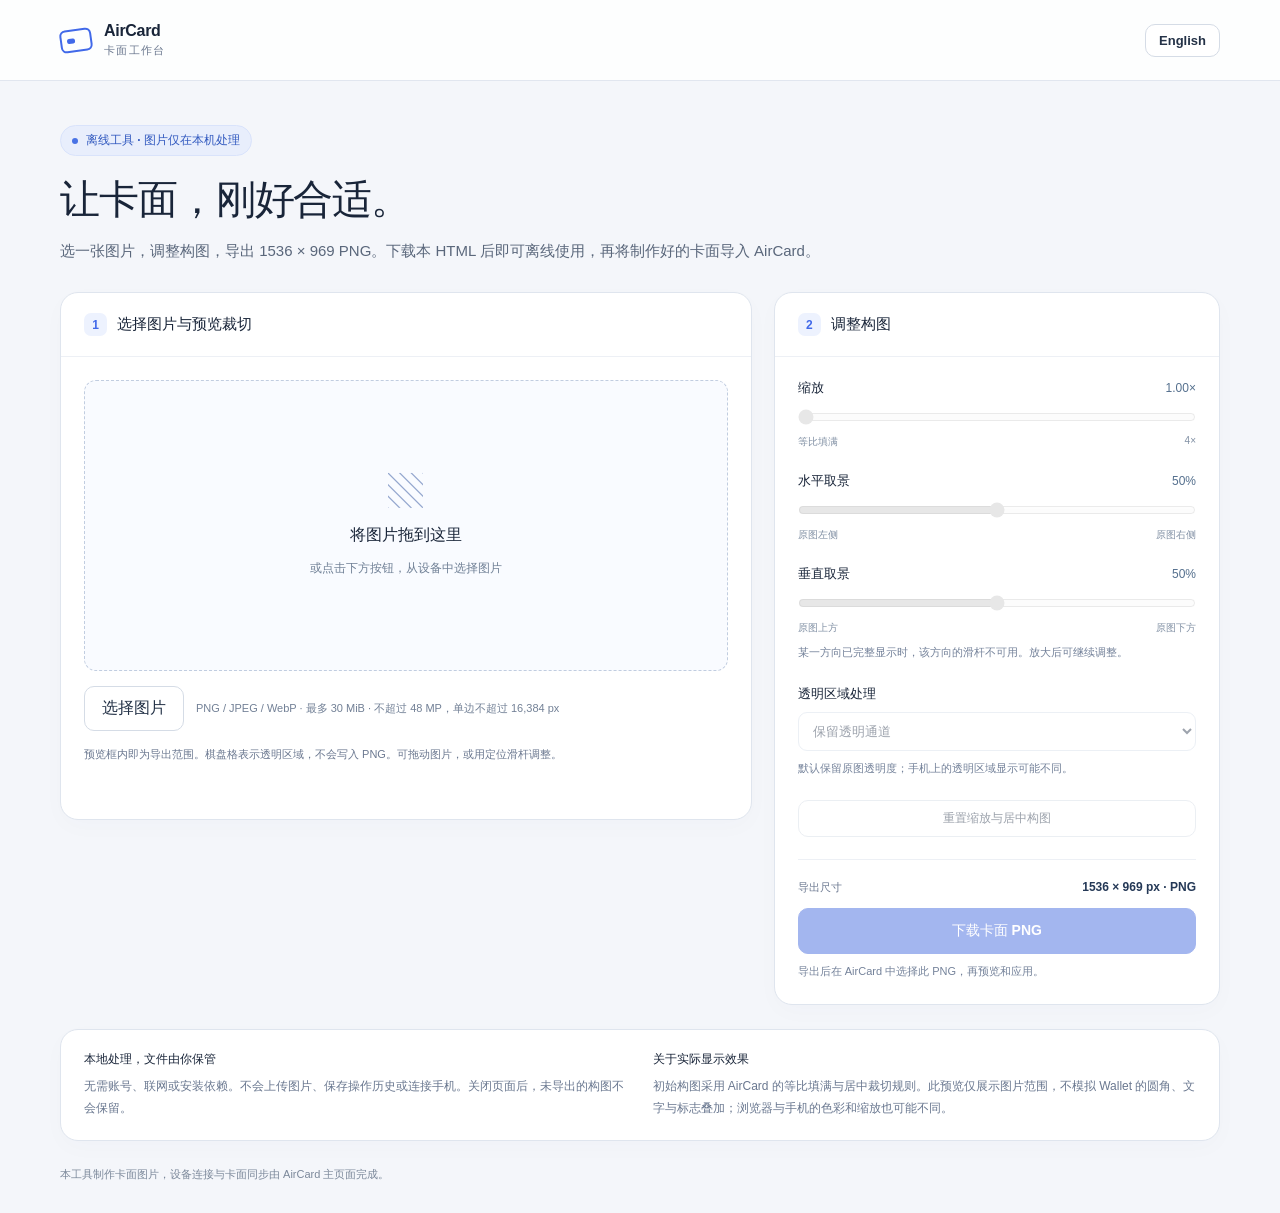
==== web/artwork.html @ b2191ecf "feat(web): integrate the card artwork editor Embed the artwork editor with direct single-card and mu" ====
<!doctype html>
<html lang="zh-CN">
<head>
  <meta charset="utf-8">
  <meta name="viewport" content="width=device-width, initial-scale=1">
  <meta http-equiv="Content-Security-Policy" content="default-src 'none'; script-src 'unsafe-inline'; style-src 'unsafe-inline'; img-src blob: data:; connect-src 'none'; object-src 'none'; base-uri 'none'; form-action 'none'">
  <title>AirCard · 卡面编辑器</title>
  <style>
    :root { color-scheme: light; font-family: -apple-system, BlinkMacSystemFont, "Segoe UI", sans-serif; color: #192539; background: #f4f6fa; font-synthesis: none; }
    * { box-sizing: border-box; }
    body { margin: 0; }
    button, input, select { font: inherit; }
    button, select { cursor: pointer; }
    button:disabled, input:disabled, select:disabled { cursor: not-allowed; opacity: .45; }
    button { border: 1px solid #d5dce6; border-radius: 10px; background: white; color: #243247; padding: 11px 17px; font-weight: 600; }
    button:hover:enabled { border-color: #406cf2; background: #f4f7ff; }
    button:focus-visible, input:focus-visible, select:focus-visible, canvas:focus-visible, a:focus-visible { outline: 3px solid #6689fb; outline-offset: 4px; }
    a { color: #244fd1; text-underline-offset: 3px; }
    .shell { width: min(1160px, calc(100% - 48px)); margin: auto; }
    header { border-bottom: 1px solid #e1e6ef; background: rgba(255,255,255,.85); }
    .header-row { min-height: 80px; display: flex; align-items: center; justify-content: space-between; gap: 20px; }
    .brand { display: flex; align-items: center; gap: 12px; font-weight: 700; letter-spacing: -.3px; }
    .brand-icon { width: 32px; height: 23px; border: 2px solid #4169e9; border-radius: 6px; position: relative; transform: rotate(-8deg); }
    .brand-icon::after { content: ""; position: absolute; top: 7px; left: 5px; width: 8px; height: 5px; border-radius: 2px; background: #4169e9; }
    .brand small { display: block; font-size: 11px; letter-spacing: 1.3px; color: #6a778e; font-weight: 600; margin-top: 3px; }
    #language-toggle { padding: 8px 13px; font-size: 13px; }
    main { padding: 44px 0 28px; }
    .eyebrow { display: inline-flex; align-items: center; gap: 8px; color: #3159bf; background: #e8eefc; border: 1px solid #d9e3fb; border-radius: 30px; padding: 6px 11px; font-size: 12px; font-weight: 600; }
    .eyebrow::before { content: ""; width: 6px; height: 6px; background: #4872e5; border-radius: 50%; }
    h1 { font-size: clamp(28px, 4vw, 40px); line-height: 1.3; letter-spacing: -1.1px; margin: 17px 0 12px; }
    .intro { color: #5a677b; font-size: 15px; line-height: 1.8; margin: 0 0 28px; max-width: 850px; }
    .workspace { display: grid; grid-template-columns: minmax(0, 1.55fr) minmax(295px, 1fr); gap: 22px; align-items: start; }
    .panel { background: white; border: 1px solid #dfe5ee; border-radius: 18px; box-shadow: 0 7px 24px #24375405; overflow: hidden; }
    .panel-heading { display: flex; align-items: center; gap: 10px; padding: 20px 23px; border-bottom: 1px solid #edf0f5; }
    .step { display: grid; place-items: center; width: 23px; height: 23px; background: #edf2fe; color: #4169e9; font-size: 12px; font-weight: 700; border-radius: 7px; flex-shrink: 0; }
    h2 { font-size: 15px; margin: 0; font-weight: 650; }
    .preview-body { padding: 23px; }
    #drop-zone { border: 1px dashed #c1cde0; border-radius: 12px; padding: 12px; background: #f9fbff; transition: border-color .15s, background .15s; }
    #drop-zone.drag-over { border-color: #4169e9; background: #eaf0ff; box-shadow: 0 0 0 3px #dfe8ff; }
    #empty-state { min-height: 265px; display: grid; place-content: center; text-align: center; padding: 25px 10px; }
    .empty-icon { font-size: 35px; line-height: 1; color: #93a6ce; margin: 0 0 17px; }
    #empty-state strong { font-size: 16px; font-weight: 600; }
    #empty-state p { font-size: 12px; line-height: 1.7; color: #708096; margin-bottom: 0; }
    #canvas-wrap { line-height: 0; overflow: hidden; background-color: #fff; background-image: linear-gradient(45deg,#e4e7eb 25%,transparent 25%),linear-gradient(-45deg,#e4e7eb 25%,transparent 25%),linear-gradient(45deg,transparent 75%,#e4e7eb 75%),linear-gradient(-45deg,transparent 75%,#e4e7eb 75%); background-size: 16px 16px; background-position: 0 0,0 8px,8px -8px,-8px 0; }
    canvas { display: block; width: 100%; height: auto; aspect-ratio: 1536 / 969; touch-action: none; cursor: grab; }
    canvas.dragging { cursor: grabbing; }
    .upload-row { display: flex; flex-wrap: wrap; align-items: center; gap: 12px; margin-top: 15px; }
    .upload-hint { font-size: 11px; color: #728096; line-height: 1.6; flex: 1; min-width: 140px; }
    .file-info { margin-top: 19px; padding-top: 17px; border-top: 1px solid #edf0f5; }
    #source-name { font-size: 13px; font-weight: 600; overflow-wrap: anywhere; line-height: 1.6; margin: 0 0 5px; }
    #source-info, #crop-info { font-size: 12px; color: #69778d; line-height: 1.8; margin: 0; }
    .preview-note { color: #6b7890; font-size: 11px; line-height: 1.75; margin: 14px 0 0; }
    .controls { padding: 22px 23px 23px; }
    .control { margin-bottom: 23px; }
    .label-row { display: flex; align-items: center; justify-content: space-between; gap: 12px; margin-bottom: 9px; font-size: 13px; font-weight: 550; }
    output { font-variant-numeric: tabular-nums; color: #55708e; font-weight: 400; font-size: 12px; white-space: nowrap; }
    input[type="range"] { width: 100%; accent-color: #4169e9; height: 22px; margin: 0; }
    .range-ends { display: flex; justify-content: space-between; color: #8190a4; font-size: 10px; margin-top: 3px; }
    select { width: 100%; border: 1px solid #d6dfeb; border-radius: 9px; padding: 10px; background: white; color: #28354b; font-size: 13px; }
    .small-note { font-size: 11px; line-height: 1.7; color: #74829a; margin: 8px 0 0; }
    #reset-button { width: 100%; font-size: 12px; padding: 9px 12px; }
    .export { border-top: 1px solid #edf0f5; padding-top: 20px; margin-top: 22px; }
    .export-meta { display: flex; justify-content: space-between; gap: 10px; font-size: 11px; color: #6b7890; margin-bottom: 13px; }
    .export-meta strong { color: #253957; font-size: 12px; font-variant-numeric: tabular-nums; }
    #export-button { width: 100%; background: #365edc; color: white; border-color: #365edc; padding: 13px; font-size: 14px; }
    #export-button:hover:enabled { background: #284fc7; border-color: #284fc7; }
    #apply-button { width: 100%; margin-bottom: 10px; background: #365edc; color: white; border-color: #365edc; }
    .embedded .brand, .embedded main > .eyebrow, .embedded main > h1, .embedded main > .intro, .embedded .details, .embedded footer, .embedded [data-i18n="downloadNote"] { display: none; }
    .embedded .header-row { min-height: 46px; justify-content: flex-end; }
    .embedded main { padding-top: 18px; }
    .embedded #export-button { background: white; color: #365edc; }
    .notice { font-size: 12px; line-height: 1.7; padding: 10px 12px; border-radius: 8px; margin: 14px 0 0; }
    #resolution-warning { color: #805b0e; background: #fff7e4; border: 1px solid #f5e5be; }
    #error { color: #9c3037; background: #fff0f1; border: 1px solid #f2d1d4; }
    #status { color: #52715b; min-height: 20px; margin: 12px 0 0; font-size: 12px; line-height: 1.7; }
    .details { display: grid; grid-template-columns: 1fr 1fr; gap: 25px; margin-top: 24px; padding: 21px 23px; }
    h3 { font-size: 12px; margin: 0 0 7px; }
    .details p { font-size: 12px; color: #6a7890; line-height: 1.85; margin: 0; }
    footer { color: #7b889a; font-size: 11px; line-height: 1.8; margin-top: 24px; }
    [hidden] { display: none !important; }
    @media (max-width: 820px) { .workspace { grid-template-columns: 1fr; } .shell { width: min(640px, calc(100% - 28px)); } main { padding-top: 28px; } .details { grid-template-columns: 1fr; gap: 17px; } .header-row { min-height: 68px; } .preview-body, .controls { padding: 19px; } .panel-heading { padding: 17px 19px; } }
    @media (prefers-reduced-motion: reduce) { * { transition: none !important; } }
  </style>
</head>
<body>
  <header><div class="shell header-row">
    <div class="brand"><span class="brand-icon" aria-hidden="true"></span><div>AirCard<small data-i18n="brandSub">卡面工作台</small></div></div>
    <button id="language-toggle" type="button" lang="en" aria-label="Switch to English">English</button>
  </div></header>
  <main class="shell">
    <span class="eyebrow" data-i18n="badge">离线工具 · 图片仅在本机处理</span>
    <h1 data-i18n="title">让卡面，刚好合适。</h1>
    <p class="intro" data-i18n="intro">选一张图片，调整构图，导出 1536 × 969 PNG。下载本 HTML 后即可离线使用，再将制作好的卡面导入 AirCard。</p>
    <div class="workspace">
      <section class="panel" aria-labelledby="preview-heading">
        <div class="panel-heading"><span class="step">1</span><h2 id="preview-heading" data-i18n="previewHeading">选择图片与预览裁切</h2></div>
        <div class="preview-body">
          <div id="drop-zone">
            <div id="empty-state"><div class="empty-icon" aria-hidden="true">▧</div><strong data-i18n="emptyTitle">将图片拖到这里</strong><p data-i18n="emptyText">或点击下方按钮，从设备中选择图片</p></div>
            <div id="canvas-wrap" hidden><canvas id="preview" width="1536" height="969" tabindex="0" role="img" aria-label="卡面裁切预览；可拖动图片，或使用下方定位滑杆"></canvas></div>
          </div>
          <div class="upload-row">
            <button id="choose-button" type="button" data-i18n="choose">选择图片</button>
            <input id="file-input" type="file" accept="image/png,image/jpeg,image/webp" aria-label="选择 PNG、JPEG 或 WebP 图片" hidden>
            <span class="upload-hint" data-i18n="fileLimits">PNG / JPEG / WebP · 最多 30 MiB<br>不超过 48 MP，单边不超过 16,384 px</span>
          </div>
          <div id="file-info" class="file-info" hidden><p id="source-name"></p><p id="source-info"></p><p id="crop-info"></p></div>
          <p class="preview-note" data-i18n="previewNote">预览框内即为导出范围。棋盘格表示透明区域，不会写入 PNG。可拖动图片，或用定位滑杆调整。</p>
          <p id="resolution-warning" class="notice" role="status" hidden></p>
          <p id="error" class="notice" role="alert" hidden></p>
          <p id="status" role="status" aria-live="polite"></p>
        </div>
      </section>
      <section class="panel" aria-labelledby="controls-heading">
        <div class="panel-heading"><span class="step">2</span><h2 id="controls-heading" data-i18n="controlsHeading">调整构图</h2></div>
        <div class="controls">
          <div class="control"><div class="label-row"><label for="zoom" data-i18n="zoom">缩放</label><output id="zoom-value" for="zoom">1.00×</output></div><input id="zoom" type="range" min="1" max="4" step="0.01" value="1" disabled><div class="range-ends"><span data-i18n="fill">等比填满</span><span>4×</span></div></div>
          <div class="control"><div class="label-row"><label for="position-x" data-i18n="positionX">水平取景</label><output id="position-x-value" for="position-x">50%</output></div><input id="position-x" type="range" min="0" max="100" step="0.1" value="50" disabled><div class="range-ends"><span data-i18n="left">原图左侧</span><span data-i18n="right">原图右侧</span></div></div>
          <div class="control"><div class="label-row"><label for="position-y" data-i18n="positionY">垂直取景</label><output id="position-y-value" for="position-y">50%</output></div><input id="position-y" type="range" min="0" max="100" step="0.1" value="50" disabled><div class="range-ends"><span data-i18n="top">原图上方</span><span data-i18n="bottom">原图下方</span></div><p class="small-note" data-i18n="positionNote">某一方向已完整显示时，该方向的滑杆不可用。放大后可继续调整。</p></div>
          <div class="control"><div class="label-row"><label for="background" data-i18n="background">透明区域处理</label></div><select id="background" disabled><option value="transparent" data-i18n="transparent">保留透明通道</option><option value="white" data-i18n="white">填充白色背景</option><option value="black" data-i18n="black">填充黑色背景</option></select><p class="small-note" data-i18n="alphaNote">默认保留原图透明度；手机上的透明区域显示可能不同。</p></div>
          <button id="reset-button" type="button" disabled data-i18n="reset">重置缩放与居中构图</button>
          <div class="export"><div class="export-meta"><span data-i18n="exportSize">导出尺寸</span><strong>1536 × 969 px · PNG</strong></div><button id="apply-button" type="button" disabled hidden>应用到卡片</button><button id="export-button" type="button" disabled data-i18n="download">下载卡面 PNG</button><p id="apply-note" class="small-note" hidden></p><p class="small-note" data-i18n="downloadNote">导出后在 AirCard 中选择此 PNG，再预览和应用。</p></div>
        </div>
      </section>
    </div>
    <section class="panel details" aria-label="说明 / Notes">
      <div><h3 data-i18n="privacyTitle">本地处理，文件由你保管</h3><p data-i18n="privacyText">无需账号、联网或安装依赖。不会上传图片、保存操作历史或连接手机。关闭页面后，未导出的构图不会保留。</p></div>
      <div><h3 data-i18n="displayTitle">关于实际显示效果</h3><p data-i18n="displayText">初始构图采用 AirCard 的等比填满与居中裁切规则。此预览仅展示图片范围，不模拟 Wallet 的圆角、文字与标志叠加；浏览器与手机的色彩和缩放也可能不同。</p></div>
    </section>
    <footer data-i18n="footer">本工具制作卡面图片，设备连接与卡面同步由 AirCard 主页面完成。</footer>
  </main>
  <noscript><p style="margin:24px">此离线工具需要启用 JavaScript。This offline tool requires JavaScript.</p></noscript>
  <script>
    'use strict';
    const OUTPUT = Object.freeze({ width: 1536, height: 969 });
    const LIMITS = Object.freeze({ bytes: 30 * 1024 * 1024, pixels: 48000000, edge: 16384 });
    const STRINGS = {
      zh: {
        pageTitle: 'AirCard · 卡面编辑器', brandSub: '卡面工作台', badge: '离线工具 · 图片仅在本机处理', title: '让卡面，刚好合适。',
        intro: '选一张图片，调整构图，导出 1536 × 969 PNG。下载本 HTML 后即可离线使用，再将制作好的卡面导入 AirCard。',
        previewHeading: '选择图片与预览裁切', emptyTitle: '将图片拖到这里', emptyText: '或点击下方按钮，从设备中选择图片', choose: '选择图片',
        fileLimits: 'PNG / JPEG / WebP · 最多 30 MiB · 不超过 48 MP，单边不超过 16,384 px',
        previewNote: '预览框内即为导出范围。棋盘格表示透明区域，不会写入 PNG。可拖动图片，或用定位滑杆调整。',
        controlsHeading: '调整构图', zoom: '缩放', fill: '等比填满', positionX: '水平取景', positionY: '垂直取景', left: '原图左侧', right: '原图右侧', top: '原图上方', bottom: '原图下方',
        positionNote: '某一方向已完整显示时，该方向的滑杆不可用。放大后可继续调整。', background: '透明区域处理', transparent: '保留透明通道', white: '填充白色背景', black: '填充黑色背景',
        alphaNote: '默认保留原图透明度；手机上的透明区域显示可能不同。', reset: '重置缩放与居中构图', exportSize: '导出尺寸', download: '下载卡面 PNG', downloadNote: '导出后在 AirCard 中选择此 PNG，再预览和应用。',
        privacyTitle: '本地处理，文件由你保管', privacyText: '无需账号、联网或安装依赖。不会上传图片、保存操作历史或连接手机。关闭页面后，未导出的构图不会保留。',
        displayTitle: '关于实际显示效果', displayText: '初始构图采用 AirCard 的等比填满与居中裁切规则。此预览仅展示图片范围，不模拟 Wallet 的圆角、文字与标志叠加；浏览器与手机的色彩和缩放也可能不同。',
        footer: '本工具制作卡面图片，设备连接与卡面同步由 AirCard 主页面完成。',
        canvasLabel: '卡面裁切预览；可拖动图片、使用方向键，或使用定位滑杆', fileLabel: '选择 PNG、JPEG 或 WebP 图片',
        sourceInfo: '原图：{width} × {height} px · {size} MiB', cropInfo: '当前使用约 {width} × {height} px 的原图区域',
        upscale: '分辨率提示：当前裁切区域需要放大至 {percent}%，导出可能变模糊。可减小缩放或使用更高分辨率的原图。',
        loading: '正在本机读取图片…', loaded: '图片已载入。调整好构图后即可下载。', resetDone: '已恢复等比填满与居中构图。', exporting: '正在生成 PNG…', exported: '已触发 PNG 下载；若浏览器询问，请选择保存位置。',
        apply: '应用到 {count} 张卡片', applying: '正在设置本地卡面…', loadedEmbedded: '图片已载入。调整构图后，可应用到目标卡片或下载 PNG。', applyNote: '设置本地图片后，还需要在主页面点击「写入卡面」。', downloadOnly: '本次未选择卡片，只能下载 PNG。', applyError: '设置图片未完成，请检查主页面提示后重试。',
        oneFile: '请一次选择或拖入一张图片。', fileTooLarge: '图片文件超过 30 MiB，请先缩小文件后再试。', unsupported: '请选择 PNG、JPEG 或 WebP 图片。SVG、HEIC、GIF 和其他文件不支持，请先转换格式。',
        dimensions: '图片尺寸超过限制：最多 48 MP，单边不超过 16,384 px。请先缩小图片。', decodeError: '无法读取这张图片；文件可能损坏或浏览器不支持其编码。请转换为普通 PNG 或 JPEG 后重试。',
        canvasError: '浏览器无法创建绘图画布，请尝试更新浏览器。', exportError: 'PNG 导出失败，可能是浏览器内存不足。请使用更小的原图后重试。', previousKept: '原先载入的图片保持不变。'
      },
      en: {
        pageTitle: 'AirCard · Artwork Editor', brandSub: 'ARTWORK STUDIO', badge: 'Offline tool · Images stay on your device', title: 'Find the right frame.',
        intro: 'Choose an image, adjust the crop, and export a 1536 × 969 PNG. Download this HTML file to work offline, then import your finished artwork into AirCard.',
        previewHeading: 'Choose an image & preview the crop', emptyTitle: 'Drop an image here', emptyText: 'Or use the button below to choose a file from your device', choose: 'Choose image',
        fileLimits: 'PNG / JPEG / WebP · Up to 30 MiB · Up to 48 MP, with each side no larger than 16,384 px',
        previewNote: 'Everything inside the preview is included in the export. The checkerboard indicates transparency and is not part of the PNG. Drag the image or use the position sliders.',
        controlsHeading: 'Adjust the composition', zoom: 'Zoom', fill: 'Scale to fill', positionX: 'Horizontal crop position', positionY: 'Vertical crop position', left: 'Left of source', right: 'Right of source', top: 'Top of source', bottom: 'Bottom of source',
        positionNote: 'A slider is disabled when that entire dimension is visible. Zoom in to allow more adjustment.', background: 'Transparent areas', transparent: 'Keep transparency', white: 'Fill with white', black: 'Fill with black',
        alphaNote: 'Source transparency is preserved by default; transparent areas may look different on the phone.', reset: 'Reset zoom & center crop', exportSize: 'Export size', download: 'Download artwork PNG', downloadNote: 'Select this PNG in AirCard, then preview and apply it.',
        privacyTitle: 'Local processing. Your files stay yours.', privacyText: 'No account, connection, or dependencies required. Images are never uploaded. This page does not keep an editing history or connect to your phone. Export before closing to keep your work.',
        displayTitle: 'What to expect on your phone', displayText: 'The initial composition uses AirCard’s scale-to-fill and center-crop geometry. This preview only shows the image area, without Wallet’s rounded corners, text, or logos. Browser and phone colors and scaling may also differ.',
        footer: 'This editor prepares artwork. Connect and sync your phone from the AirCard main page.',
        canvasLabel: 'Card artwork crop preview; drag, use arrow keys, or adjust the position sliders', fileLabel: 'Choose a PNG, JPEG, or WebP image',
        sourceInfo: 'Source: {width} × {height} px · {size} MiB', cropInfo: 'Using approximately {width} × {height} px of the source image',
        upscale: 'Resolution notice: this crop is enlarged to {percent}%, which may soften the result. Reduce zoom or use a higher-resolution source.',
        loading: 'Reading the image locally…', loaded: 'Image loaded. Adjust the composition, then download.', resetDone: 'Restored scale-to-fill and center crop.', exporting: 'Generating PNG…', exported: 'PNG download requested. Choose a save location if your browser asks.',
        apply: 'Apply to {count} cards', applying: 'Saving local artwork…', loadedEmbedded: 'Image loaded. Adjust the composition, then apply it to the target cards or download PNG.', applyNote: 'After setting the local image, use Write artwork on the main page to sync it.', downloadOnly: 'No target cards were selected. Download PNG is available.', applyError: 'The image was not applied. Check the main page and try again.',
        oneFile: 'Please choose or drop one image at a time.', fileTooLarge: 'The file exceeds 30 MiB. Please reduce its size first.', unsupported: 'Choose a PNG, JPEG, or WebP image. SVG, HEIC, GIF, and other file types are not supported; convert them first.',
        dimensions: 'Image dimensions exceed the limit: up to 48 MP and no more than 16,384 px on either side. Please resize it first.', decodeError: 'This image could not be read. It may be damaged or use an unsupported encoding. Convert it to a standard PNG or JPEG and try again.',
        canvasError: 'The browser could not create a drawing canvas. Please try an updated browser.', exportError: 'PNG export failed, possibly because the browser ran out of memory. Try a smaller source image.', previousKept: 'Your previously loaded image is unchanged.'
      }
    };
    const byId = id => document.getElementById(id);
    const ui = Object.fromEntries(['file-input', 'choose-button', 'drop-zone', 'empty-state', 'canvas-wrap', 'preview', 'file-info', 'source-name', 'source-info', 'crop-info', 'resolution-warning', 'status', 'error', 'zoom', 'zoom-value', 'position-x', 'position-y', 'position-x-value', 'position-y-value', 'background', 'reset-button', 'export-button', 'language-toggle', 'apply-button', 'apply-note'].map(id => [id, byId(id)]));
    const context = ui.preview.getContext('2d');
    const state = { lang: 'zh', image: null, width: 0, height: 0, fileName: '', bytes: 0, zoom: 1, panX: .5, panY: .5, background: 'transparent', busy: false, exporting: false, generation: 0, feedback: null, error: null, drag: null };
    const clamp = (value, min, max) => Math.min(max, Math.max(min, value));
    let host = null;
    const expectedSession = new URLSearchParams(window.location.search).get('session');

    // Scale-to-fill matches image_processing.prepare_image at zoom=1 and pan=.5.
    // pan=0 selects the source's left/top edge; pan=1 selects its right/bottom edge.
    function cropGeometry(width, height, zoom = 1, panX = .5, panY = .5) {
      if (![width, height, zoom, panX, panY].every(Number.isFinite) || width <= 0 || height <= 0 || zoom < 1) throw new RangeError('Invalid crop geometry');
      const scale = Math.max(OUTPUT.width / width, OUTPUT.height / height) * zoom;
      const drawWidth = width * scale;
      const drawHeight = height * scale;
      const overflowX = Math.max(0, drawWidth - OUTPUT.width);
      const overflowY = Math.max(0, drawHeight - OUTPUT.height);
      return { scale, drawWidth, drawHeight, overflowX, overflowY, x: -overflowX * clamp(panX, 0, 1), y: -overflowY * clamp(panY, 0, 1), sourceWidth: OUTPUT.width / scale, sourceHeight: OUTPUT.height / scale };
    }

    function safeFileName(original) {
      const stem = original.replace(/\.[^.]+$/, '').normalize('NFC').replace(/[\x00-\x1f\x7f/\\:*?"<>|]/g, '-').trim().replace(/[. ]+$/g, '');
      const shortStem = Array.from(stem).slice(0, 64).join('') || 'artwork';
      return `${shortStem}-aircard-1536x969.png`;
    }

    function supportedSignature(bytes) {
      const starts = values => values.every((value, index) => bytes[index] === value);
      return starts([0x89, 0x50, 0x4e, 0x47, 0x0d, 0x0a, 0x1a, 0x0a]) || starts([0xff, 0xd8, 0xff]) ||
        (starts([0x52, 0x49, 0x46, 0x46]) && [0x57, 0x45, 0x42, 0x50].every((value, index) => bytes[index + 8] === value));
    }

    function t(key, args = {}) {
      return STRINGS[state.lang][key].replace(/\{(\w+)\}/g, (_, name) => String(args[name] ?? ''));
    }

    function feedback(key) { state.feedback = key; state.error = null; renderMessages(); }
    function fail(key) { state.feedback = null; state.error = { key, retained: Boolean(state.image) }; renderMessages(); }
    function renderMessages() {
      ui.status.textContent = state.feedback ? t(state.feedback === 'loaded' && host?.targetCount ? 'loadedEmbedded' : state.feedback) : '';
      ui.error.hidden = !state.error;
      ui.error.textContent = state.error ? t(state.error.key) + (state.error.retained ? ' ' + t('previousKept') : '') : '';
    }

    function render() {
      const available = Boolean(state.image && context);
      const locked = !available || state.busy || state.exporting;
      const geometry = available ? cropGeometry(state.width, state.height, state.zoom, state.panX, state.panY) : null;
      ui['empty-state'].hidden = available;
      ui['canvas-wrap'].hidden = !available;
      ui['file-info'].hidden = !available;
      ui.zoom.disabled = locked;
      ui['position-x'].disabled = locked || geometry.overflowX < .001;
      ui['position-y'].disabled = locked || geometry.overflowY < .001;
      ui.background.disabled = locked;
      ui['reset-button'].disabled = locked;
      ui['export-button'].disabled = locked;
      ui['apply-button'].hidden = !host;
      ui['apply-button'].disabled = locked || !host?.targetCount;
      ui['apply-button'].textContent = t('apply', { count: host?.targetCount || 0 });
      ui['apply-note'].hidden = !host;
      ui['apply-note'].textContent = host ? t(host.targetCount ? 'applyNote' : 'downloadOnly') : '';
      ui['choose-button'].disabled = state.exporting || !context;
      ui['file-input'].disabled = state.exporting || !context;
      ui.zoom.value = state.zoom;
      ui['zoom-value'].value = state.zoom.toFixed(2) + '×';
      ui['position-x'].value = state.panX * 100;
      ui['position-y'].value = state.panY * 100;
      ui['position-x-value'].value = Math.round(state.panX * 100) + '%';
      ui['position-y-value'].value = Math.round(state.panY * 100) + '%';
      ui.background.value = state.background;
      ui['resolution-warning'].hidden = !available || geometry.scale <= 1.0001;
      if (available) {
        context.clearRect(0, 0, OUTPUT.width, OUTPUT.height);
        if (state.background !== 'transparent') { context.fillStyle = state.background; context.fillRect(0, 0, OUTPUT.width, OUTPUT.height); }
        context.imageSmoothingEnabled = true;
        context.imageSmoothingQuality = 'high';
        context.drawImage(state.image, geometry.x, geometry.y, geometry.drawWidth, geometry.drawHeight);
        ui['source-name'].textContent = state.fileName;
        ui['source-info'].textContent = t('sourceInfo', { width: state.width, height: state.height, size: (state.bytes / 1048576).toFixed(2) });
        ui['crop-info'].textContent = t('cropInfo', { width: Math.round(geometry.sourceWidth), height: Math.round(geometry.sourceHeight) });
        ui['resolution-warning'].textContent = t('upscale', { percent: Math.round(geometry.scale * 100) });
      }
      renderMessages();
    }

    function setLanguage(language) {
      state.lang = language;
      document.documentElement.lang = language === 'zh' ? 'zh-CN' : 'en';
      document.title = t('pageTitle');
      document.querySelectorAll('[data-i18n]').forEach(element => { element.textContent = t(element.dataset.i18n); });
      ui.preview.setAttribute('aria-label', t('canvasLabel'));
      ui['file-input'].setAttribute('aria-label', t('fileLabel'));
      ui['language-toggle'].textContent = language === 'zh' ? 'English' : '中文';
      ui['language-toggle'].lang = language === 'zh' ? 'en' : 'zh-CN';
      ui['language-toggle'].setAttribute('aria-label', language === 'zh' ? 'Switch to English' : '切换为中文');
      render();
    }

    const releaseImage = image => { if (image && typeof image.close === 'function') image.close(); };
    async function decodeImage(file) {
      // The signature check excludes SVG (including SVG renamed to .png), so
      // embedded external image URLs cannot become requests through this loader.
      if (typeof createImageBitmap === 'function') return createImageBitmap(file, { imageOrientation: 'from-image' });
      const url = URL.createObjectURL(file);
      try {
        const image = new Image();
        image.src = url;
        await image.decode();
        // Snapshot once, including for an animated PNG/WebP, so later redraws
        // and the export cannot silently advance to a different frame.
        const width = image.naturalWidth, height = image.naturalHeight;
        if (width > LIMITS.edge || height > LIMITS.edge || width * height > LIMITS.pixels) throw new RangeError('dimensions');
        const snapshot = document.createElement('canvas');
        snapshot.width = width;
        snapshot.height = height;
        const snapshotContext = snapshot.getContext('2d');
        if (!snapshotContext) throw new Error('decodeError');
        snapshotContext.drawImage(image, 0, 0);
        return snapshot;
      } finally { URL.revokeObjectURL(url); }
    }

    async function loadFiles(files) {
      if (state.exporting || !context) return;
      const generation = ++state.generation;
      if (files.length !== 1) { state.busy = false; fail('oneFile'); render(); return; }
      const file = files[0];
      state.busy = true;
      feedback('loading');
      render();
      let decoded = null;
      try {
        if (file.size > LIMITS.bytes) throw new Error('fileTooLarge');
        if (!supportedSignature(new Uint8Array(await file.slice(0, 12).arrayBuffer()))) throw new Error('unsupported');
        if (generation !== state.generation) return;
        decoded = await decodeImage(file);
        if (generation !== state.generation) { releaseImage(decoded); return; }
        const width = decoded.width, height = decoded.height;
        if (!width || !height || width > LIMITS.edge || height > LIMITS.edge || width * height > LIMITS.pixels) throw new Error('dimensions');
        releaseImage(state.image);
        state.image = decoded;
        decoded = null;
        Object.assign(state, { width, height, fileName: file.name, bytes: file.size, zoom: 1, panX: .5, panY: .5, drag: null });
        ui.preview.classList.remove('dragging');
        feedback('loaded');
      } catch (error) {
        releaseImage(decoded);
        if (generation === state.generation) fail(['fileTooLarge', 'unsupported', 'dimensions'].includes(error.message) ? error.message : 'decodeError');
      } finally {
        if (generation === state.generation) { state.busy = false; render(); }
      }
    }

    ui['language-toggle'].addEventListener('click', () => setLanguage(state.lang === 'zh' ? 'en' : 'zh'));
    ui['choose-button'].addEventListener('click', () => ui['file-input'].click());
    ui['file-input'].addEventListener('change', event => { if (event.target.files.length) loadFiles([...event.target.files]); event.target.value = ''; });
    // Stop dropped files from navigating away from this local tool.
    document.addEventListener('dragover', event => event.preventDefault());
    document.addEventListener('drop', event => event.preventDefault());
    ui['drop-zone'].addEventListener('dragover', event => { event.preventDefault(); ui['drop-zone'].classList.add('drag-over'); });
    ui['drop-zone'].addEventListener('dragleave', event => { if (!ui['drop-zone'].contains(event.relatedTarget)) ui['drop-zone'].classList.remove('drag-over'); });
    ui['drop-zone'].addEventListener('drop', event => { event.preventDefault(); ui['drop-zone'].classList.remove('drag-over'); loadFiles([...event.dataTransfer.files]); });
    ui.zoom.addEventListener('input', event => { state.zoom = Number(event.target.value); render(); });
    ui['position-x'].addEventListener('input', event => { state.panX = Number(event.target.value) / 100; render(); });
    ui['position-y'].addEventListener('input', event => { state.panY = Number(event.target.value) / 100; render(); });
    ui.background.addEventListener('change', event => { state.background = event.target.value; render(); });
    ui['reset-button'].addEventListener('click', () => { Object.assign(state, { zoom: 1, panX: .5, panY: .5 }); feedback('resetDone'); render(); });
    ui.preview.addEventListener('pointerdown', event => {
      if (!state.image || state.busy || state.exporting || event.button !== 0 || state.drag) return;
      state.drag = { pointerId: event.pointerId, x: event.clientX, y: event.clientY, panX: state.panX, panY: state.panY };
      ui.preview.setPointerCapture(event.pointerId);
      ui.preview.classList.add('dragging');
      ui.preview.focus({ preventScroll: true });
    });
    ui.preview.addEventListener('pointermove', event => {
      if (!state.drag || state.drag.pointerId !== event.pointerId || state.busy || state.exporting) return;
      const geometry = cropGeometry(state.width, state.height, state.zoom, state.panX, state.panY);
      const rect = ui.preview.getBoundingClientRect();
      if (geometry.overflowX > .001) state.panX = clamp(state.drag.panX - (event.clientX - state.drag.x) * OUTPUT.width / rect.width / geometry.overflowX, 0, 1);
      if (geometry.overflowY > .001) state.panY = clamp(state.drag.panY - (event.clientY - state.drag.y) * OUTPUT.height / rect.height / geometry.overflowY, 0, 1);
      render();
    });
    function stopDrag(event) { if (state.drag?.pointerId === event.pointerId) { state.drag = null; ui.preview.classList.remove('dragging'); } }
    ui.preview.addEventListener('pointerup', stopDrag);
    ui.preview.addEventListener('pointercancel', stopDrag);
    ui.preview.addEventListener('lostpointercapture', stopDrag);
    ui.preview.addEventListener('keydown', event => {
      if (!state.image || state.busy || state.exporting || !['ArrowLeft', 'ArrowRight', 'ArrowUp', 'ArrowDown'].includes(event.key)) return;
      event.preventDefault();
      const delta = event.shiftKey ? .05 : .01;
      const geometry = cropGeometry(state.width, state.height, state.zoom, state.panX, state.panY);
      if (geometry.overflowX > .001 && event.key === 'ArrowLeft') state.panX = clamp(state.panX - delta, 0, 1);
      if (geometry.overflowX > .001 && event.key === 'ArrowRight') state.panX = clamp(state.panX + delta, 0, 1);
      if (geometry.overflowY > .001 && event.key === 'ArrowUp') state.panY = clamp(state.panY - delta, 0, 1);
      if (geometry.overflowY > .001 && event.key === 'ArrowDown') state.panY = clamp(state.panY + delta, 0, 1);
      render();
    });
    const exportPNG = () => new Promise((resolve, reject) => ui.preview.toBlob(
      result => result ? resolve(result) : reject(new Error('exportError')), 'image/png'));

    window.addEventListener('message', async (event) => {
      // Standalone file pages never accept a host. Only the containing local
      // page can create one editor session; the service token stays outside it.
      if (window.parent === window || window.location.origin === 'null' ||
          event.source !== window.parent || event.origin !== window.location.origin) return;
      const data = event.data;
      if (!data || data.channel !== 'aircard-artwork' || data.session !== expectedSession) return;
      if (data.type === 'error' && host?.session === data.session) {
        state.exporting = false;
        fail('applyError');
        render();
        return;
      }
      if (data.type !== 'init' || host || !/^[a-zA-Z0-9-]{16,80}$/.test(data.session) ||
          !Number.isInteger(data.targetCount) || data.targetCount < 0 || data.targetCount > 256) return;
      host = { session: data.session, targetCount: data.targetCount, source: event.source, origin: event.origin };
      document.documentElement.classList.add('embedded');
      render();
      if (data.image instanceof Blob) await loadFiles([new File([data.image], String(data.name || 'artwork.png'), { type: data.image.type })]);
    });

    ui['apply-button'].addEventListener('click', async () => {
      if (!host?.targetCount || !state.image || state.busy || state.exporting) return;
      state.exporting = true;
      feedback('applying');
      render();
      try {
        const image = await exportPNG();
        host.source.postMessage({ channel: 'aircard-artwork', type: 'apply', session: host.session, image }, host.origin);
      } catch (_) {
        state.exporting = false;
        fail('exportError');
        render();
      }
    });

    ui['export-button'].addEventListener('click', async () => {
      if (!state.image || state.busy || state.exporting) return;
      state.exporting = true;
      feedback('exporting');
      render();
      try {
        const blob = await exportPNG();
        const url = URL.createObjectURL(blob);
        const link = document.createElement('a');
        link.href = url;
        link.download = safeFileName(state.fileName);
        document.body.appendChild(link);
        link.click();
        link.remove();
        // Give the browser time to consume the download URL before releasing it.
        setTimeout(() => URL.revokeObjectURL(url), 60000);
        feedback('exported');
      } catch (_) { fail('exportError'); }
      finally { state.exporting = false; render(); }
    });
    window.addEventListener('beforeunload', () => releaseImage(state.image));
    // Pure helpers are exposed for local geometry and filename verification.
    window.CardArtwork = Object.freeze({ OUTPUT, LIMITS, cropGeometry, safeFileName, supportedSignature });
    setLanguage('zh');
    if (!context) fail('canvasError');
    if (window.parent !== window && window.location.origin !== 'null' && /^[a-zA-Z0-9-]{16,80}$/.test(expectedSession || '')) {
      window.parent.postMessage({ channel: 'aircard-artwork', type: 'ready', session: expectedSession }, window.location.origin);
    }
  </script>
</body>
</html>
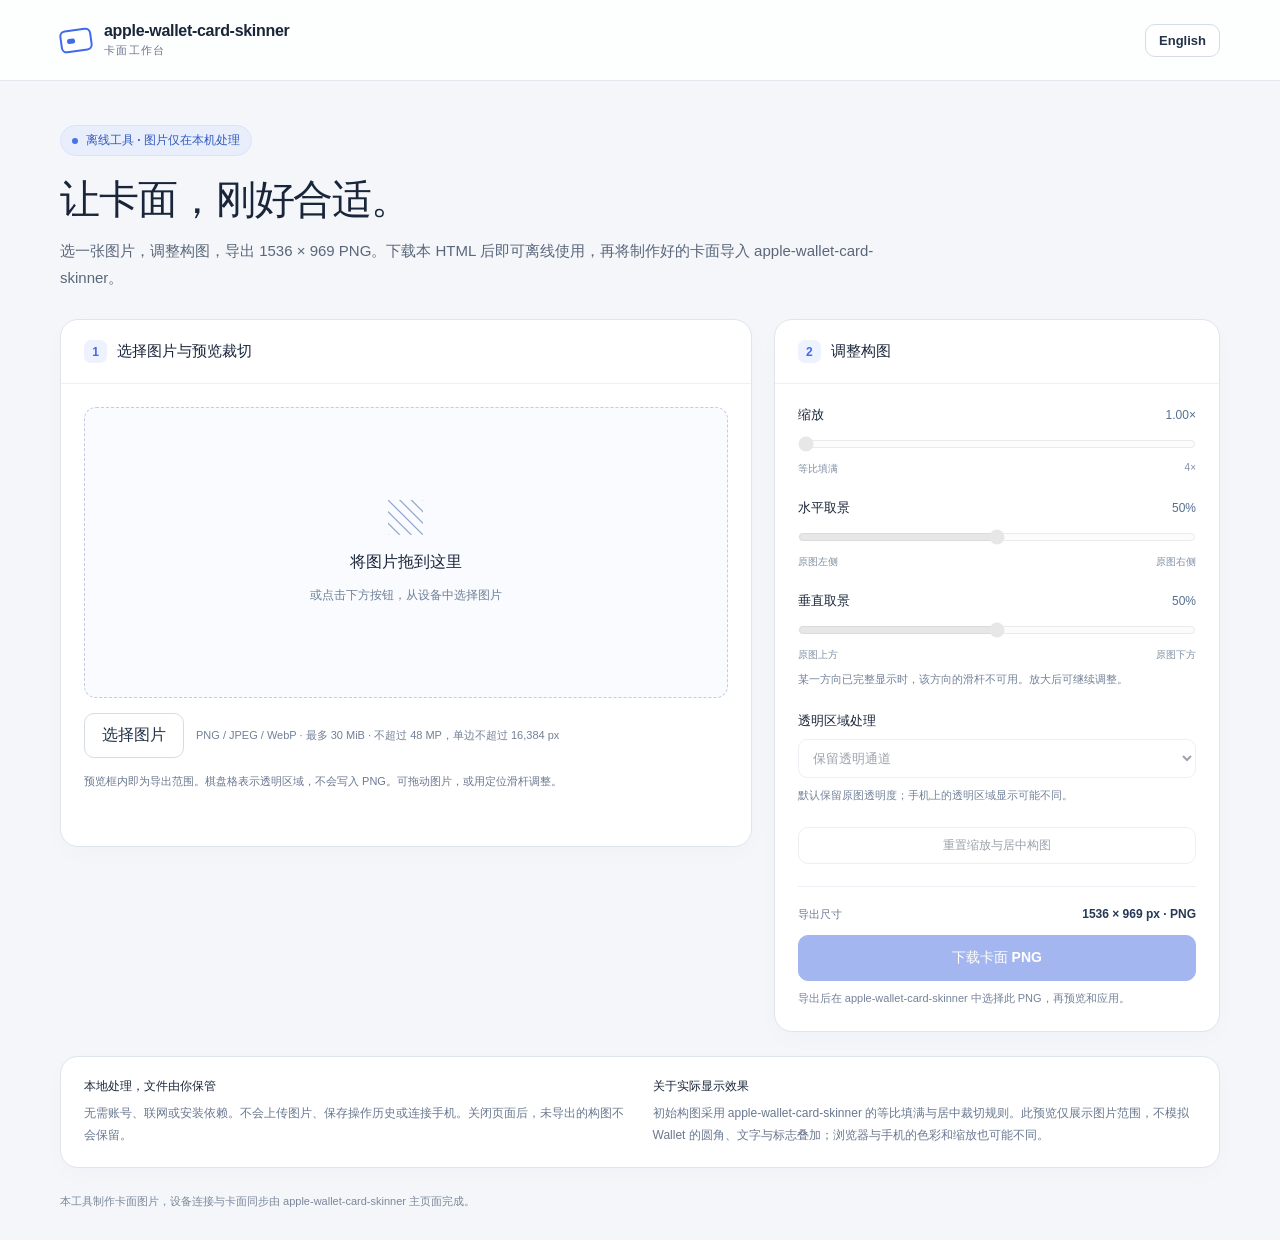
==== commit 8db936dc: "refactor: rename project to apple-wallet-card-skinner Update project branding, documentation, and mo" ====
--- a/web/artwork.html
+++ b/web/artwork.html
@@ -4,7 +4,7 @@
   <meta charset="utf-8">
   <meta name="viewport" content="width=device-width, initial-scale=1">
   <meta http-equiv="Content-Security-Policy" content="default-src 'none'; script-src 'unsafe-inline'; style-src 'unsafe-inline'; img-src blob: data:; connect-src 'none'; object-src 'none'; base-uri 'none'; form-action 'none'">
-  <title>AirCard · 卡面编辑器</title>
+  <title>apple-wallet-card-skinner · 卡面编辑器</title>
   <style>
     :root { color-scheme: light; font-family: -apple-system, BlinkMacSystemFont, "Segoe UI", sans-serif; color: #192539; background: #f4f6fa; font-synthesis: none; }
     * { box-sizing: border-box; }
@@ -19,11 +19,12 @@
     .shell { width: min(1160px, calc(100% - 48px)); margin: auto; }
     header { border-bottom: 1px solid #e1e6ef; background: rgba(255,255,255,.85); }
     .header-row { min-height: 80px; display: flex; align-items: center; justify-content: space-between; gap: 20px; }
-    .brand { display: flex; align-items: center; gap: 12px; font-weight: 700; letter-spacing: -.3px; }
-    .brand-icon { width: 32px; height: 23px; border: 2px solid #4169e9; border-radius: 6px; position: relative; transform: rotate(-8deg); }
+    .brand { display: flex; align-items: center; gap: 12px; min-width: 0; font-weight: 700; letter-spacing: -.3px; }
+    .brand > div { min-width: 0; overflow-wrap: anywhere; }
+    .brand-icon { width: 32px; height: 23px; flex-shrink: 0; border: 2px solid #4169e9; border-radius: 6px; position: relative; transform: rotate(-8deg); }
     .brand-icon::after { content: ""; position: absolute; top: 7px; left: 5px; width: 8px; height: 5px; border-radius: 2px; background: #4169e9; }
     .brand small { display: block; font-size: 11px; letter-spacing: 1.3px; color: #6a778e; font-weight: 600; margin-top: 3px; }
-    #language-toggle { padding: 8px 13px; font-size: 13px; }
+    #language-toggle { padding: 8px 13px; flex-shrink: 0; font-size: 13px; }
     main { padding: 44px 0 28px; }
     .eyebrow { display: inline-flex; align-items: center; gap: 8px; color: #3159bf; background: #e8eefc; border: 1px solid #d9e3fb; border-radius: 30px; padding: 6px 11px; font-size: 12px; font-weight: 600; }
     .eyebrow::before { content: ""; width: 6px; height: 6px; background: #4872e5; border-radius: 50%; }
@@ -84,13 +85,13 @@
 </head>
 <body>
   <header><div class="shell header-row">
-    <div class="brand"><span class="brand-icon" aria-hidden="true"></span><div>AirCard<small data-i18n="brandSub">卡面工作台</small></div></div>
+    <div class="brand"><span class="brand-icon" aria-hidden="true"></span><div>apple-wallet-card-skinner<small data-i18n="brandSub">卡面工作台</small></div></div>
     <button id="language-toggle" type="button" lang="en" aria-label="Switch to English">English</button>
   </div></header>
   <main class="shell">
     <span class="eyebrow" data-i18n="badge">离线工具 · 图片仅在本机处理</span>
     <h1 data-i18n="title">让卡面，刚好合适。</h1>
-    <p class="intro" data-i18n="intro">选一张图片，调整构图，导出 1536 × 969 PNG。下载本 HTML 后即可离线使用，再将制作好的卡面导入 AirCard。</p>
+    <p class="intro" data-i18n="intro">选一张图片，调整构图，导出 1536 × 969 PNG。下载本 HTML 后即可离线使用，再将制作好的卡面导入 apple-wallet-card-skinner。</p>
     <div class="workspace">
       <section class="panel" aria-labelledby="preview-heading">
         <div class="panel-heading"><span class="step">1</span><h2 id="preview-heading" data-i18n="previewHeading">选择图片与预览裁切</h2></div>
@@ -119,15 +120,15 @@
           <div class="control"><div class="label-row"><label for="position-y" data-i18n="positionY">垂直取景</label><output id="position-y-value" for="position-y">50%</output></div><input id="position-y" type="range" min="0" max="100" step="0.1" value="50" disabled><div class="range-ends"><span data-i18n="top">原图上方</span><span data-i18n="bottom">原图下方</span></div><p class="small-note" data-i18n="positionNote">某一方向已完整显示时，该方向的滑杆不可用。放大后可继续调整。</p></div>
           <div class="control"><div class="label-row"><label for="background" data-i18n="background">透明区域处理</label></div><select id="background" disabled><option value="transparent" data-i18n="transparent">保留透明通道</option><option value="white" data-i18n="white">填充白色背景</option><option value="black" data-i18n="black">填充黑色背景</option></select><p class="small-note" data-i18n="alphaNote">默认保留原图透明度；手机上的透明区域显示可能不同。</p></div>
           <button id="reset-button" type="button" disabled data-i18n="reset">重置缩放与居中构图</button>
-          <div class="export"><div class="export-meta"><span data-i18n="exportSize">导出尺寸</span><strong>1536 × 969 px · PNG</strong></div><button id="apply-button" type="button" disabled hidden>应用到卡片</button><button id="export-button" type="button" disabled data-i18n="download">下载卡面 PNG</button><p id="apply-note" class="small-note" hidden></p><p class="small-note" data-i18n="downloadNote">导出后在 AirCard 中选择此 PNG，再预览和应用。</p></div>
+          <div class="export"><div class="export-meta"><span data-i18n="exportSize">导出尺寸</span><strong>1536 × 969 px · PNG</strong></div><button id="apply-button" type="button" disabled hidden>应用到卡片</button><button id="export-button" type="button" disabled data-i18n="download">下载卡面 PNG</button><p id="apply-note" class="small-note" hidden></p><p class="small-note" data-i18n="downloadNote">导出后在 apple-wallet-card-skinner 中选择此 PNG，再预览和应用。</p></div>
         </div>
       </section>
     </div>
     <section class="panel details" aria-label="说明 / Notes">
       <div><h3 data-i18n="privacyTitle">本地处理，文件由你保管</h3><p data-i18n="privacyText">无需账号、联网或安装依赖。不会上传图片、保存操作历史或连接手机。关闭页面后，未导出的构图不会保留。</p></div>
-      <div><h3 data-i18n="displayTitle">关于实际显示效果</h3><p data-i18n="displayText">初始构图采用 AirCard 的等比填满与居中裁切规则。此预览仅展示图片范围，不模拟 Wallet 的圆角、文字与标志叠加；浏览器与手机的色彩和缩放也可能不同。</p></div>
+      <div><h3 data-i18n="displayTitle">关于实际显示效果</h3><p data-i18n="displayText">初始构图采用 apple-wallet-card-skinner 的等比填满与居中裁切规则。此预览仅展示图片范围，不模拟 Wallet 的圆角、文字与标志叠加；浏览器与手机的色彩和缩放也可能不同。</p></div>
     </section>
-    <footer data-i18n="footer">本工具制作卡面图片，设备连接与卡面同步由 AirCard 主页面完成。</footer>
+    <footer data-i18n="footer">本工具制作卡面图片，设备连接与卡面同步由 apple-wallet-card-skinner 主页面完成。</footer>
   </main>
   <noscript><p style="margin:24px">此离线工具需要启用 JavaScript。This offline tool requires JavaScript.</p></noscript>
   <script>
@@ -136,17 +137,17 @@
     const LIMITS = Object.freeze({ bytes: 30 * 1024 * 1024, pixels: 48000000, edge: 16384 });
     const STRINGS = {
       zh: {
-        pageTitle: 'AirCard · 卡面编辑器', brandSub: '卡面工作台', badge: '离线工具 · 图片仅在本机处理', title: '让卡面，刚好合适。',
-        intro: '选一张图片，调整构图，导出 1536 × 969 PNG。下载本 HTML 后即可离线使用，再将制作好的卡面导入 AirCard。',
+        pageTitle: 'apple-wallet-card-skinner · 卡面编辑器', brandSub: '卡面工作台', badge: '离线工具 · 图片仅在本机处理', title: '让卡面，刚好合适。',
+        intro: '选一张图片，调整构图，导出 1536 × 969 PNG。下载本 HTML 后即可离线使用，再将制作好的卡面导入 apple-wallet-card-skinner。',
         previewHeading: '选择图片与预览裁切', emptyTitle: '将图片拖到这里', emptyText: '或点击下方按钮，从设备中选择图片', choose: '选择图片',
         fileLimits: 'PNG / JPEG / WebP · 最多 30 MiB · 不超过 48 MP，单边不超过 16,384 px',
         previewNote: '预览框内即为导出范围。棋盘格表示透明区域，不会写入 PNG。可拖动图片，或用定位滑杆调整。',
         controlsHeading: '调整构图', zoom: '缩放', fill: '等比填满', positionX: '水平取景', positionY: '垂直取景', left: '原图左侧', right: '原图右侧', top: '原图上方', bottom: '原图下方',
         positionNote: '某一方向已完整显示时，该方向的滑杆不可用。放大后可继续调整。', background: '透明区域处理', transparent: '保留透明通道', white: '填充白色背景', black: '填充黑色背景',
-        alphaNote: '默认保留原图透明度；手机上的透明区域显示可能不同。', reset: '重置缩放与居中构图', exportSize: '导出尺寸', download: '下载卡面 PNG', downloadNote: '导出后在 AirCard 中选择此 PNG，再预览和应用。',
+        alphaNote: '默认保留原图透明度；手机上的透明区域显示可能不同。', reset: '重置缩放与居中构图', exportSize: '导出尺寸', download: '下载卡面 PNG', downloadNote: '导出后在 apple-wallet-card-skinner 中选择此 PNG，再预览和应用。',
         privacyTitle: '本地处理，文件由你保管', privacyText: '无需账号、联网或安装依赖。不会上传图片、保存操作历史或连接手机。关闭页面后，未导出的构图不会保留。',
-        displayTitle: '关于实际显示效果', displayText: '初始构图采用 AirCard 的等比填满与居中裁切规则。此预览仅展示图片范围，不模拟 Wallet 的圆角、文字与标志叠加；浏览器与手机的色彩和缩放也可能不同。',
-        footer: '本工具制作卡面图片，设备连接与卡面同步由 AirCard 主页面完成。',
+        displayTitle: '关于实际显示效果', displayText: '初始构图采用 apple-wallet-card-skinner 的等比填满与居中裁切规则。此预览仅展示图片范围，不模拟 Wallet 的圆角、文字与标志叠加；浏览器与手机的色彩和缩放也可能不同。',
+        footer: '本工具制作卡面图片，设备连接与卡面同步由 apple-wallet-card-skinner 主页面完成。',
         canvasLabel: '卡面裁切预览；可拖动图片、使用方向键，或使用定位滑杆', fileLabel: '选择 PNG、JPEG 或 WebP 图片',
         sourceInfo: '原图：{width} × {height} px · {size} MiB', cropInfo: '当前使用约 {width} × {height} px 的原图区域',
         upscale: '分辨率提示：当前裁切区域需要放大至 {percent}%，导出可能变模糊。可减小缩放或使用更高分辨率的原图。',
@@ -157,17 +158,17 @@
         canvasError: '浏览器无法创建绘图画布，请尝试更新浏览器。', exportError: 'PNG 导出失败，可能是浏览器内存不足。请使用更小的原图后重试。', previousKept: '原先载入的图片保持不变。'
       },
       en: {
-        pageTitle: 'AirCard · Artwork Editor', brandSub: 'ARTWORK STUDIO', badge: 'Offline tool · Images stay on your device', title: 'Find the right frame.',
-        intro: 'Choose an image, adjust the crop, and export a 1536 × 969 PNG. Download this HTML file to work offline, then import your finished artwork into AirCard.',
+        pageTitle: 'apple-wallet-card-skinner · Artwork Editor', brandSub: 'ARTWORK STUDIO', badge: 'Offline tool · Images stay on your device', title: 'Find the right frame.',
+        intro: 'Choose an image, adjust the crop, and export a 1536 × 969 PNG. Download this HTML file to work offline, then import your finished artwork into apple-wallet-card-skinner.',
         previewHeading: 'Choose an image & preview the crop', emptyTitle: 'Drop an image here', emptyText: 'Or use the button below to choose a file from your device', choose: 'Choose image',
         fileLimits: 'PNG / JPEG / WebP · Up to 30 MiB · Up to 48 MP, with each side no larger than 16,384 px',
         previewNote: 'Everything inside the preview is included in the export. The checkerboard indicates transparency and is not part of the PNG. Drag the image or use the position sliders.',
         controlsHeading: 'Adjust the composition', zoom: 'Zoom', fill: 'Scale to fill', positionX: 'Horizontal crop position', positionY: 'Vertical crop position', left: 'Left of source', right: 'Right of source', top: 'Top of source', bottom: 'Bottom of source',
         positionNote: 'A slider is disabled when that entire dimension is visible. Zoom in to allow more adjustment.', background: 'Transparent areas', transparent: 'Keep transparency', white: 'Fill with white', black: 'Fill with black',
-        alphaNote: 'Source transparency is preserved by default; transparent areas may look different on the phone.', reset: 'Reset zoom & center crop', exportSize: 'Export size', download: 'Download artwork PNG', downloadNote: 'Select this PNG in AirCard, then preview and apply it.',
+        alphaNote: 'Source transparency is preserved by default; transparent areas may look different on the phone.', reset: 'Reset zoom & center crop', exportSize: 'Export size', download: 'Download artwork PNG', downloadNote: 'Select this PNG in apple-wallet-card-skinner, then preview and apply it.',
         privacyTitle: 'Local processing. Your files stay yours.', privacyText: 'No account, connection, or dependencies required. Images are never uploaded. This page does not keep an editing history or connect to your phone. Export before closing to keep your work.',
-        displayTitle: 'What to expect on your phone', displayText: 'The initial composition uses AirCard’s scale-to-fill and center-crop geometry. This preview only shows the image area, without Wallet’s rounded corners, text, or logos. Browser and phone colors and scaling may also differ.',
-        footer: 'This editor prepares artwork. Connect and sync your phone from the AirCard main page.',
+        displayTitle: 'What to expect on your phone', displayText: 'The initial composition uses apple-wallet-card-skinner’s scale-to-fill and center-crop geometry. This preview only shows the image area, without Wallet’s rounded corners, text, or logos. Browser and phone colors and scaling may also differ.',
+        footer: 'This editor prepares artwork. Connect and sync your phone from the apple-wallet-card-skinner main page.',
         canvasLabel: 'Card artwork crop preview; drag, use arrow keys, or adjust the position sliders', fileLabel: 'Choose a PNG, JPEG, or WebP image',
         sourceInfo: 'Source: {width} × {height} px · {size} MiB', cropInfo: 'Using approximately {width} × {height} px of the source image',
         upscale: 'Resolution notice: this crop is enlarged to {percent}%, which may soften the result. Reduce zoom or use a higher-resolution source.',
@@ -201,7 +202,7 @@
     function safeFileName(original) {
       const stem = original.replace(/\.[^.]+$/, '').normalize('NFC').replace(/[\x00-\x1f\x7f/\\:*?"<>|]/g, '-').trim().replace(/[. ]+$/g, '');
       const shortStem = Array.from(stem).slice(0, 64).join('') || 'artwork';
-      return `${shortStem}-aircard-1536x969.png`;
+      return `${shortStem}-apple-wallet-card-skinner-1536x969.png`;
     }
 
     function supportedSignature(bytes) {
@@ -385,7 +386,7 @@
       if (window.parent === window || window.location.origin === 'null' ||
           event.source !== window.parent || event.origin !== window.location.origin) return;
       const data = event.data;
-      if (!data || data.channel !== 'aircard-artwork' || data.session !== expectedSession) return;
+      if (!data || data.channel !== 'apple-wallet-card-skinner-artwork' || data.session !== expectedSession) return;
       if (data.type === 'error' && host?.session === data.session) {
         state.exporting = false;
         fail('applyError');
@@ -407,7 +408,7 @@
       render();
       try {
         const image = await exportPNG();
-        host.source.postMessage({ channel: 'aircard-artwork', type: 'apply', session: host.session, image }, host.origin);
+        host.source.postMessage({ channel: 'apple-wallet-card-skinner-artwork', type: 'apply', session: host.session, image }, host.origin);
       } catch (_) {
         state.exporting = false;
         fail('exportError');
@@ -441,7 +442,7 @@
     setLanguage('zh');
     if (!context) fail('canvasError');
     if (window.parent !== window && window.location.origin !== 'null' && /^[a-zA-Z0-9-]{16,80}$/.test(expectedSession || '')) {
-      window.parent.postMessage({ channel: 'aircard-artwork', type: 'ready', session: expectedSession }, window.location.origin);
+      window.parent.postMessage({ channel: 'apple-wallet-card-skinner-artwork', type: 'ready', session: expectedSession }, window.location.origin);
     }
   </script>
 </body>
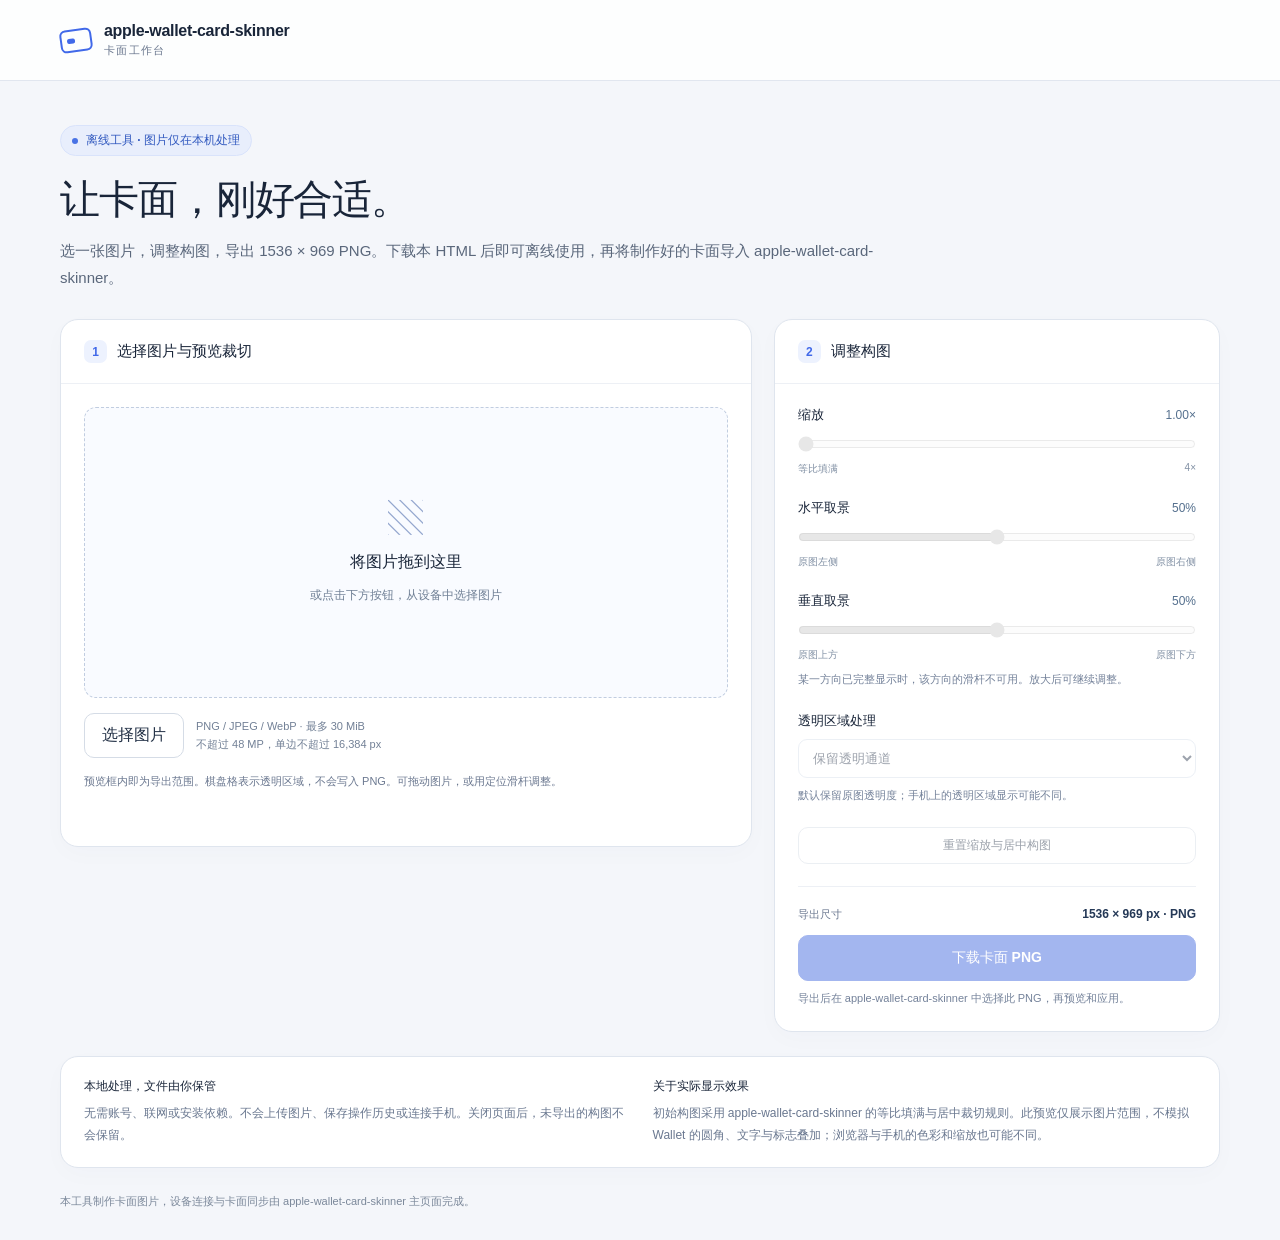
==== commit 6793d2d4: "refactor(web): simplify artwork editor to Chinese only Remove the language switcher and translation " ====
--- a/web/artwork.html
+++ b/web/artwork.html
@@ -24,7 +24,6 @@
     .brand-icon { width: 32px; height: 23px; flex-shrink: 0; border: 2px solid #4169e9; border-radius: 6px; position: relative; transform: rotate(-8deg); }
     .brand-icon::after { content: ""; position: absolute; top: 7px; left: 5px; width: 8px; height: 5px; border-radius: 2px; background: #4169e9; }
     .brand small { display: block; font-size: 11px; letter-spacing: 1.3px; color: #6a778e; font-weight: 600; margin-top: 3px; }
-    #language-toggle { padding: 8px 13px; flex-shrink: 0; font-size: 13px; }
     main { padding: 44px 0 28px; }
     .eyebrow { display: inline-flex; align-items: center; gap: 8px; color: #3159bf; background: #e8eefc; border: 1px solid #d9e3fb; border-radius: 30px; padding: 6px 11px; font-size: 12px; font-weight: 600; }
     .eyebrow::before { content: ""; width: 6px; height: 6px; background: #4872e5; border-radius: 50%; }
@@ -66,8 +65,7 @@
     #export-button { width: 100%; background: #365edc; color: white; border-color: #365edc; padding: 13px; font-size: 14px; }
     #export-button:hover:enabled { background: #284fc7; border-color: #284fc7; }
     #apply-button { width: 100%; margin-bottom: 10px; background: #365edc; color: white; border-color: #365edc; }
-    .embedded .brand, .embedded main > .eyebrow, .embedded main > h1, .embedded main > .intro, .embedded .details, .embedded footer, .embedded [data-i18n="downloadNote"] { display: none; }
-    .embedded .header-row { min-height: 46px; justify-content: flex-end; }
+    .embedded header, .embedded main > .eyebrow, .embedded main > h1, .embedded main > .intro, .embedded .details, .embedded footer, .embedded #download-note { display: none; }
     .embedded main { padding-top: 18px; }
     .embedded #export-button { background: white; color: #365edc; }
     .notice { font-size: 12px; line-height: 1.7; padding: 10px 12px; border-radius: 8px; margin: 14px 0 0; }
@@ -85,104 +83,68 @@
 </head>
 <body>
   <header><div class="shell header-row">
-    <div class="brand"><span class="brand-icon" aria-hidden="true"></span><div>apple-wallet-card-skinner<small data-i18n="brandSub">卡面工作台</small></div></div>
-    <button id="language-toggle" type="button" lang="en" aria-label="Switch to English">English</button>
+    <div class="brand"><span class="brand-icon" aria-hidden="true"></span><div>apple-wallet-card-skinner<small>卡面工作台</small></div></div>
   </div></header>
   <main class="shell">
-    <span class="eyebrow" data-i18n="badge">离线工具 · 图片仅在本机处理</span>
-    <h1 data-i18n="title">让卡面，刚好合适。</h1>
-    <p class="intro" data-i18n="intro">选一张图片，调整构图，导出 1536 × 969 PNG。下载本 HTML 后即可离线使用，再将制作好的卡面导入 apple-wallet-card-skinner。</p>
+    <span class="eyebrow">离线工具 · 图片仅在本机处理</span>
+    <h1>让卡面，刚好合适。</h1>
+    <p class="intro">选一张图片，调整构图，导出 1536 × 969 PNG。下载本 HTML 后即可离线使用，再将制作好的卡面导入 apple-wallet-card-skinner。</p>
     <div class="workspace">
       <section class="panel" aria-labelledby="preview-heading">
-        <div class="panel-heading"><span class="step">1</span><h2 id="preview-heading" data-i18n="previewHeading">选择图片与预览裁切</h2></div>
+        <div class="panel-heading"><span class="step">1</span><h2 id="preview-heading">选择图片与预览裁切</h2></div>
         <div class="preview-body">
           <div id="drop-zone">
-            <div id="empty-state"><div class="empty-icon" aria-hidden="true">▧</div><strong data-i18n="emptyTitle">将图片拖到这里</strong><p data-i18n="emptyText">或点击下方按钮，从设备中选择图片</p></div>
-            <div id="canvas-wrap" hidden><canvas id="preview" width="1536" height="969" tabindex="0" role="img" aria-label="卡面裁切预览；可拖动图片，或使用下方定位滑杆"></canvas></div>
+            <div id="empty-state"><div class="empty-icon" aria-hidden="true">▧</div><strong>将图片拖到这里</strong><p>或点击下方按钮，从设备中选择图片</p></div>
+            <div id="canvas-wrap" hidden><canvas id="preview" width="1536" height="969" tabindex="0" role="img" aria-label="卡面裁切预览；可拖动图片、使用方向键，或使用定位滑杆"></canvas></div>
           </div>
           <div class="upload-row">
-            <button id="choose-button" type="button" data-i18n="choose">选择图片</button>
+            <button id="choose-button" type="button">选择图片</button>
             <input id="file-input" type="file" accept="image/png,image/jpeg,image/webp" aria-label="选择 PNG、JPEG 或 WebP 图片" hidden>
-            <span class="upload-hint" data-i18n="fileLimits">PNG / JPEG / WebP · 最多 30 MiB<br>不超过 48 MP，单边不超过 16,384 px</span>
+            <span class="upload-hint">PNG / JPEG / WebP · 最多 30 MiB<br>不超过 48 MP，单边不超过 16,384 px</span>
           </div>
           <div id="file-info" class="file-info" hidden><p id="source-name"></p><p id="source-info"></p><p id="crop-info"></p></div>
-          <p class="preview-note" data-i18n="previewNote">预览框内即为导出范围。棋盘格表示透明区域，不会写入 PNG。可拖动图片，或用定位滑杆调整。</p>
+          <p class="preview-note">预览框内即为导出范围。棋盘格表示透明区域，不会写入 PNG。可拖动图片，或用定位滑杆调整。</p>
           <p id="resolution-warning" class="notice" role="status" hidden></p>
           <p id="error" class="notice" role="alert" hidden></p>
           <p id="status" role="status" aria-live="polite"></p>
         </div>
       </section>
       <section class="panel" aria-labelledby="controls-heading">
-        <div class="panel-heading"><span class="step">2</span><h2 id="controls-heading" data-i18n="controlsHeading">调整构图</h2></div>
+        <div class="panel-heading"><span class="step">2</span><h2 id="controls-heading">调整构图</h2></div>
         <div class="controls">
-          <div class="control"><div class="label-row"><label for="zoom" data-i18n="zoom">缩放</label><output id="zoom-value" for="zoom">1.00×</output></div><input id="zoom" type="range" min="1" max="4" step="0.01" value="1" disabled><div class="range-ends"><span data-i18n="fill">等比填满</span><span>4×</span></div></div>
-          <div class="control"><div class="label-row"><label for="position-x" data-i18n="positionX">水平取景</label><output id="position-x-value" for="position-x">50%</output></div><input id="position-x" type="range" min="0" max="100" step="0.1" value="50" disabled><div class="range-ends"><span data-i18n="left">原图左侧</span><span data-i18n="right">原图右侧</span></div></div>
-          <div class="control"><div class="label-row"><label for="position-y" data-i18n="positionY">垂直取景</label><output id="position-y-value" for="position-y">50%</output></div><input id="position-y" type="range" min="0" max="100" step="0.1" value="50" disabled><div class="range-ends"><span data-i18n="top">原图上方</span><span data-i18n="bottom">原图下方</span></div><p class="small-note" data-i18n="positionNote">某一方向已完整显示时，该方向的滑杆不可用。放大后可继续调整。</p></div>
-          <div class="control"><div class="label-row"><label for="background" data-i18n="background">透明区域处理</label></div><select id="background" disabled><option value="transparent" data-i18n="transparent">保留透明通道</option><option value="white" data-i18n="white">填充白色背景</option><option value="black" data-i18n="black">填充黑色背景</option></select><p class="small-note" data-i18n="alphaNote">默认保留原图透明度；手机上的透明区域显示可能不同。</p></div>
-          <button id="reset-button" type="button" disabled data-i18n="reset">重置缩放与居中构图</button>
-          <div class="export"><div class="export-meta"><span data-i18n="exportSize">导出尺寸</span><strong>1536 × 969 px · PNG</strong></div><button id="apply-button" type="button" disabled hidden>应用到卡片</button><button id="export-button" type="button" disabled data-i18n="download">下载卡面 PNG</button><p id="apply-note" class="small-note" hidden></p><p class="small-note" data-i18n="downloadNote">导出后在 apple-wallet-card-skinner 中选择此 PNG，再预览和应用。</p></div>
+          <div class="control"><div class="label-row"><label for="zoom">缩放</label><output id="zoom-value" for="zoom">1.00×</output></div><input id="zoom" type="range" min="1" max="4" step="0.01" value="1" disabled><div class="range-ends"><span>等比填满</span><span>4×</span></div></div>
+          <div class="control"><div class="label-row"><label for="position-x">水平取景</label><output id="position-x-value" for="position-x">50%</output></div><input id="position-x" type="range" min="0" max="100" step="0.1" value="50" disabled><div class="range-ends"><span>原图左侧</span><span>原图右侧</span></div></div>
+          <div class="control"><div class="label-row"><label for="position-y">垂直取景</label><output id="position-y-value" for="position-y">50%</output></div><input id="position-y" type="range" min="0" max="100" step="0.1" value="50" disabled><div class="range-ends"><span>原图上方</span><span>原图下方</span></div><p class="small-note">某一方向已完整显示时，该方向的滑杆不可用。放大后可继续调整。</p></div>
+          <div class="control"><div class="label-row"><label for="background">透明区域处理</label></div><select id="background" disabled><option value="transparent">保留透明通道</option><option value="white">填充白色背景</option><option value="black">填充黑色背景</option></select><p class="small-note">默认保留原图透明度；手机上的透明区域显示可能不同。</p></div>
+          <button id="reset-button" type="button" disabled>重置缩放与居中构图</button>
+          <div class="export"><div class="export-meta"><span>导出尺寸</span><strong>1536 × 969 px · PNG</strong></div><button id="apply-button" type="button" disabled hidden>应用到卡片</button><button id="export-button" type="button" disabled>下载卡面 PNG</button><p id="apply-note" class="small-note" hidden></p><p id="download-note" class="small-note">导出后在 apple-wallet-card-skinner 中选择此 PNG，再预览和应用。</p></div>
         </div>
       </section>
     </div>
-    <section class="panel details" aria-label="说明 / Notes">
-      <div><h3 data-i18n="privacyTitle">本地处理，文件由你保管</h3><p data-i18n="privacyText">无需账号、联网或安装依赖。不会上传图片、保存操作历史或连接手机。关闭页面后，未导出的构图不会保留。</p></div>
-      <div><h3 data-i18n="displayTitle">关于实际显示效果</h3><p data-i18n="displayText">初始构图采用 apple-wallet-card-skinner 的等比填满与居中裁切规则。此预览仅展示图片范围，不模拟 Wallet 的圆角、文字与标志叠加；浏览器与手机的色彩和缩放也可能不同。</p></div>
+    <section class="panel details" aria-label="说明">
+      <div><h3>本地处理，文件由你保管</h3><p>无需账号、联网或安装依赖。不会上传图片、保存操作历史或连接手机。关闭页面后，未导出的构图不会保留。</p></div>
+      <div><h3>关于实际显示效果</h3><p>初始构图采用 apple-wallet-card-skinner 的等比填满与居中裁切规则。此预览仅展示图片范围，不模拟 Wallet 的圆角、文字与标志叠加；浏览器与手机的色彩和缩放也可能不同。</p></div>
     </section>
-    <footer data-i18n="footer">本工具制作卡面图片，设备连接与卡面同步由 apple-wallet-card-skinner 主页面完成。</footer>
+    <footer>本工具制作卡面图片，设备连接与卡面同步由 apple-wallet-card-skinner 主页面完成。</footer>
   </main>
-  <noscript><p style="margin:24px">此离线工具需要启用 JavaScript。This offline tool requires JavaScript.</p></noscript>
+  <noscript><p style="margin:24px">此离线工具需要启用 JavaScript。</p></noscript>
   <script>
     'use strict';
     const OUTPUT = Object.freeze({ width: 1536, height: 969 });
     const LIMITS = Object.freeze({ bytes: 30 * 1024 * 1024, pixels: 48000000, edge: 16384 });
-    const STRINGS = {
-      zh: {
-        pageTitle: 'apple-wallet-card-skinner · 卡面编辑器', brandSub: '卡面工作台', badge: '离线工具 · 图片仅在本机处理', title: '让卡面，刚好合适。',
-        intro: '选一张图片，调整构图，导出 1536 × 969 PNG。下载本 HTML 后即可离线使用，再将制作好的卡面导入 apple-wallet-card-skinner。',
-        previewHeading: '选择图片与预览裁切', emptyTitle: '将图片拖到这里', emptyText: '或点击下方按钮，从设备中选择图片', choose: '选择图片',
-        fileLimits: 'PNG / JPEG / WebP · 最多 30 MiB · 不超过 48 MP，单边不超过 16,384 px',
-        previewNote: '预览框内即为导出范围。棋盘格表示透明区域，不会写入 PNG。可拖动图片，或用定位滑杆调整。',
-        controlsHeading: '调整构图', zoom: '缩放', fill: '等比填满', positionX: '水平取景', positionY: '垂直取景', left: '原图左侧', right: '原图右侧', top: '原图上方', bottom: '原图下方',
-        positionNote: '某一方向已完整显示时，该方向的滑杆不可用。放大后可继续调整。', background: '透明区域处理', transparent: '保留透明通道', white: '填充白色背景', black: '填充黑色背景',
-        alphaNote: '默认保留原图透明度；手机上的透明区域显示可能不同。', reset: '重置缩放与居中构图', exportSize: '导出尺寸', download: '下载卡面 PNG', downloadNote: '导出后在 apple-wallet-card-skinner 中选择此 PNG，再预览和应用。',
-        privacyTitle: '本地处理，文件由你保管', privacyText: '无需账号、联网或安装依赖。不会上传图片、保存操作历史或连接手机。关闭页面后，未导出的构图不会保留。',
-        displayTitle: '关于实际显示效果', displayText: '初始构图采用 apple-wallet-card-skinner 的等比填满与居中裁切规则。此预览仅展示图片范围，不模拟 Wallet 的圆角、文字与标志叠加；浏览器与手机的色彩和缩放也可能不同。',
-        footer: '本工具制作卡面图片，设备连接与卡面同步由 apple-wallet-card-skinner 主页面完成。',
-        canvasLabel: '卡面裁切预览；可拖动图片、使用方向键，或使用定位滑杆', fileLabel: '选择 PNG、JPEG 或 WebP 图片',
-        sourceInfo: '原图：{width} × {height} px · {size} MiB', cropInfo: '当前使用约 {width} × {height} px 的原图区域',
-        upscale: '分辨率提示：当前裁切区域需要放大至 {percent}%，导出可能变模糊。可减小缩放或使用更高分辨率的原图。',
-        loading: '正在本机读取图片…', loaded: '图片已载入。调整好构图后即可下载。', resetDone: '已恢复等比填满与居中构图。', exporting: '正在生成 PNG…', exported: '已触发 PNG 下载；若浏览器询问，请选择保存位置。',
-        apply: '应用到 {count} 张卡片', applying: '正在设置本地卡面…', loadedEmbedded: '图片已载入。调整构图后，可应用到目标卡片或下载 PNG。', applyNote: '设置本地图片后，还需要在主页面点击「写入卡面」。', downloadOnly: '本次未选择卡片，只能下载 PNG。', applyError: '设置图片未完成，请检查主页面提示后重试。',
-        oneFile: '请一次选择或拖入一张图片。', fileTooLarge: '图片文件超过 30 MiB，请先缩小文件后再试。', unsupported: '请选择 PNG、JPEG 或 WebP 图片。SVG、HEIC、GIF 和其他文件不支持，请先转换格式。',
-        dimensions: '图片尺寸超过限制：最多 48 MP，单边不超过 16,384 px。请先缩小图片。', decodeError: '无法读取这张图片；文件可能损坏或浏览器不支持其编码。请转换为普通 PNG 或 JPEG 后重试。',
-        canvasError: '浏览器无法创建绘图画布，请尝试更新浏览器。', exportError: 'PNG 导出失败，可能是浏览器内存不足。请使用更小的原图后重试。', previousKept: '原先载入的图片保持不变。'
-      },
-      en: {
-        pageTitle: 'apple-wallet-card-skinner · Artwork Editor', brandSub: 'ARTWORK STUDIO', badge: 'Offline tool · Images stay on your device', title: 'Find the right frame.',
-        intro: 'Choose an image, adjust the crop, and export a 1536 × 969 PNG. Download this HTML file to work offline, then import your finished artwork into apple-wallet-card-skinner.',
-        previewHeading: 'Choose an image & preview the crop', emptyTitle: 'Drop an image here', emptyText: 'Or use the button below to choose a file from your device', choose: 'Choose image',
-        fileLimits: 'PNG / JPEG / WebP · Up to 30 MiB · Up to 48 MP, with each side no larger than 16,384 px',
-        previewNote: 'Everything inside the preview is included in the export. The checkerboard indicates transparency and is not part of the PNG. Drag the image or use the position sliders.',
-        controlsHeading: 'Adjust the composition', zoom: 'Zoom', fill: 'Scale to fill', positionX: 'Horizontal crop position', positionY: 'Vertical crop position', left: 'Left of source', right: 'Right of source', top: 'Top of source', bottom: 'Bottom of source',
-        positionNote: 'A slider is disabled when that entire dimension is visible. Zoom in to allow more adjustment.', background: 'Transparent areas', transparent: 'Keep transparency', white: 'Fill with white', black: 'Fill with black',
-        alphaNote: 'Source transparency is preserved by default; transparent areas may look different on the phone.', reset: 'Reset zoom & center crop', exportSize: 'Export size', download: 'Download artwork PNG', downloadNote: 'Select this PNG in apple-wallet-card-skinner, then preview and apply it.',
-        privacyTitle: 'Local processing. Your files stay yours.', privacyText: 'No account, connection, or dependencies required. Images are never uploaded. This page does not keep an editing history or connect to your phone. Export before closing to keep your work.',
-        displayTitle: 'What to expect on your phone', displayText: 'The initial composition uses apple-wallet-card-skinner’s scale-to-fill and center-crop geometry. This preview only shows the image area, without Wallet’s rounded corners, text, or logos. Browser and phone colors and scaling may also differ.',
-        footer: 'This editor prepares artwork. Connect and sync your phone from the apple-wallet-card-skinner main page.',
-        canvasLabel: 'Card artwork crop preview; drag, use arrow keys, or adjust the position sliders', fileLabel: 'Choose a PNG, JPEG, or WebP image',
-        sourceInfo: 'Source: {width} × {height} px · {size} MiB', cropInfo: 'Using approximately {width} × {height} px of the source image',
-        upscale: 'Resolution notice: this crop is enlarged to {percent}%, which may soften the result. Reduce zoom or use a higher-resolution source.',
-        loading: 'Reading the image locally…', loaded: 'Image loaded. Adjust the composition, then download.', resetDone: 'Restored scale-to-fill and center crop.', exporting: 'Generating PNG…', exported: 'PNG download requested. Choose a save location if your browser asks.',
-        apply: 'Apply to {count} cards', applying: 'Saving local artwork…', loadedEmbedded: 'Image loaded. Adjust the composition, then apply it to the target cards or download PNG.', applyNote: 'After setting the local image, use Write artwork on the main page to sync it.', downloadOnly: 'No target cards were selected. Download PNG is available.', applyError: 'The image was not applied. Check the main page and try again.',
-        oneFile: 'Please choose or drop one image at a time.', fileTooLarge: 'The file exceeds 30 MiB. Please reduce its size first.', unsupported: 'Choose a PNG, JPEG, or WebP image. SVG, HEIC, GIF, and other file types are not supported; convert them first.',
-        dimensions: 'Image dimensions exceed the limit: up to 48 MP and no more than 16,384 px on either side. Please resize it first.', decodeError: 'This image could not be read. It may be damaged or use an unsupported encoding. Convert it to a standard PNG or JPEG and try again.',
-        canvasError: 'The browser could not create a drawing canvas. Please try an updated browser.', exportError: 'PNG export failed, possibly because the browser ran out of memory. Try a smaller source image.', previousKept: 'Your previously loaded image is unchanged.'
-      }
-    };
+    const MESSAGES = Object.freeze({
+      sourceInfo: '原图：{width} × {height} px · {size} MiB', cropInfo: '当前使用约 {width} × {height} px 的原图区域',
+      upscale: '分辨率提示：当前裁切区域需要放大至 {percent}%，导出可能变模糊。可减小缩放或使用更高分辨率的原图。',
+      loading: '正在本机读取图片…', loaded: '图片已载入。调整好构图后即可下载。', resetDone: '已恢复等比填满与居中构图。', exporting: '正在生成 PNG…', exported: '已触发 PNG 下载；若浏览器询问，请选择保存位置。',
+      apply: '应用到 {count} 张卡片', applying: '正在设置本地卡面…', loadedEmbedded: '图片已载入。调整构图后，可应用到目标卡片或下载 PNG。', applyNote: '设置本地图片后，还需要在主页面点击「写入卡面」。', downloadOnly: '本次未选择卡片，只能下载 PNG。', applyError: '设置图片未完成，请检查主页面提示后重试。',
+      oneFile: '请一次选择或拖入一张图片。', fileTooLarge: '图片文件超过 30 MiB，请先缩小文件后再试。', unsupported: '请选择 PNG、JPEG 或 WebP 图片。SVG、HEIC、GIF 和其他文件不支持，请先转换格式。',
+      dimensions: '图片尺寸超过限制：最多 48 MP，单边不超过 16,384 px。请先缩小图片。', decodeError: '无法读取这张图片；文件可能损坏或浏览器不支持其编码。请转换为普通 PNG 或 JPEG 后重试。',
+      canvasError: '浏览器无法创建绘图画布，请尝试更新浏览器。', exportError: 'PNG 导出失败，可能是浏览器内存不足。请使用更小的原图后重试。', previousKept: '原先载入的图片保持不变。'
+    });
     const byId = id => document.getElementById(id);
-    const ui = Object.fromEntries(['file-input', 'choose-button', 'drop-zone', 'empty-state', 'canvas-wrap', 'preview', 'file-info', 'source-name', 'source-info', 'crop-info', 'resolution-warning', 'status', 'error', 'zoom', 'zoom-value', 'position-x', 'position-y', 'position-x-value', 'position-y-value', 'background', 'reset-button', 'export-button', 'language-toggle', 'apply-button', 'apply-note'].map(id => [id, byId(id)]));
+    const ui = Object.fromEntries(['file-input', 'choose-button', 'drop-zone', 'empty-state', 'canvas-wrap', 'preview', 'file-info', 'source-name', 'source-info', 'crop-info', 'resolution-warning', 'status', 'error', 'zoom', 'zoom-value', 'position-x', 'position-y', 'position-x-value', 'position-y-value', 'background', 'reset-button', 'export-button', 'apply-button', 'apply-note'].map(id => [id, byId(id)]));
     const context = ui.preview.getContext('2d');
-    const state = { lang: 'zh', image: null, width: 0, height: 0, fileName: '', bytes: 0, zoom: 1, panX: .5, panY: .5, background: 'transparent', busy: false, exporting: false, generation: 0, feedback: null, error: null, drag: null };
+    const state = { image: null, width: 0, height: 0, fileName: '', bytes: 0, zoom: 1, panX: .5, panY: .5, background: 'transparent', busy: false, exporting: false, generation: 0, feedback: null, error: null, drag: null };
     const clamp = (value, min, max) => Math.min(max, Math.max(min, value));
     let host = null;
     const expectedSession = new URLSearchParams(window.location.search).get('session');
@@ -211,16 +173,16 @@
         (starts([0x52, 0x49, 0x46, 0x46]) && [0x57, 0x45, 0x42, 0x50].every((value, index) => bytes[index + 8] === value));
     }
 
-    function t(key, args = {}) {
-      return STRINGS[state.lang][key].replace(/\{(\w+)\}/g, (_, name) => String(args[name] ?? ''));
+    function message(key, args = {}) {
+      return MESSAGES[key].replace(/\{(\w+)\}/g, (_, name) => String(args[name] ?? ''));
     }
 
     function feedback(key) { state.feedback = key; state.error = null; renderMessages(); }
     function fail(key) { state.feedback = null; state.error = { key, retained: Boolean(state.image) }; renderMessages(); }
     function renderMessages() {
-      ui.status.textContent = state.feedback ? t(state.feedback === 'loaded' && host?.targetCount ? 'loadedEmbedded' : state.feedback) : '';
+      ui.status.textContent = state.feedback ? message(state.feedback === 'loaded' && host?.targetCount ? 'loadedEmbedded' : state.feedback) : '';
       ui.error.hidden = !state.error;
-      ui.error.textContent = state.error ? t(state.error.key) + (state.error.retained ? ' ' + t('previousKept') : '') : '';
+      ui.error.textContent = state.error ? message(state.error.key) + (state.error.retained ? ' ' + message('previousKept') : '') : '';
     }
 
     function render() {
@@ -238,9 +200,9 @@
       ui['export-button'].disabled = locked;
       ui['apply-button'].hidden = !host;
       ui['apply-button'].disabled = locked || !host?.targetCount;
-      ui['apply-button'].textContent = t('apply', { count: host?.targetCount || 0 });
+      ui['apply-button'].textContent = message('apply', { count: host?.targetCount || 0 });
       ui['apply-note'].hidden = !host;
-      ui['apply-note'].textContent = host ? t(host.targetCount ? 'applyNote' : 'downloadOnly') : '';
+      ui['apply-note'].textContent = host ? message(host.targetCount ? 'applyNote' : 'downloadOnly') : '';
       ui['choose-button'].disabled = state.exporting || !context;
       ui['file-input'].disabled = state.exporting || !context;
       ui.zoom.value = state.zoom;
@@ -258,24 +220,11 @@
         context.imageSmoothingQuality = 'high';
         context.drawImage(state.image, geometry.x, geometry.y, geometry.drawWidth, geometry.drawHeight);
         ui['source-name'].textContent = state.fileName;
-        ui['source-info'].textContent = t('sourceInfo', { width: state.width, height: state.height, size: (state.bytes / 1048576).toFixed(2) });
-        ui['crop-info'].textContent = t('cropInfo', { width: Math.round(geometry.sourceWidth), height: Math.round(geometry.sourceHeight) });
-        ui['resolution-warning'].textContent = t('upscale', { percent: Math.round(geometry.scale * 100) });
+        ui['source-info'].textContent = message('sourceInfo', { width: state.width, height: state.height, size: (state.bytes / 1048576).toFixed(2) });
+        ui['crop-info'].textContent = message('cropInfo', { width: Math.round(geometry.sourceWidth), height: Math.round(geometry.sourceHeight) });
+        ui['resolution-warning'].textContent = message('upscale', { percent: Math.round(geometry.scale * 100) });
       }
       renderMessages();
-    }
-
-    function setLanguage(language) {
-      state.lang = language;
-      document.documentElement.lang = language === 'zh' ? 'zh-CN' : 'en';
-      document.title = t('pageTitle');
-      document.querySelectorAll('[data-i18n]').forEach(element => { element.textContent = t(element.dataset.i18n); });
-      ui.preview.setAttribute('aria-label', t('canvasLabel'));
-      ui['file-input'].setAttribute('aria-label', t('fileLabel'));
-      ui['language-toggle'].textContent = language === 'zh' ? 'English' : '中文';
-      ui['language-toggle'].lang = language === 'zh' ? 'en' : 'zh-CN';
-      ui['language-toggle'].setAttribute('aria-label', language === 'zh' ? 'Switch to English' : '切换为中文');
-      render();
     }
 
     const releaseImage = image => { if (image && typeof image.close === 'function') image.close(); };
@@ -333,7 +282,6 @@
       }
     }
 
-    ui['language-toggle'].addEventListener('click', () => setLanguage(state.lang === 'zh' ? 'en' : 'zh'));
     ui['choose-button'].addEventListener('click', () => ui['file-input'].click());
     ui['file-input'].addEventListener('change', event => { if (event.target.files.length) loadFiles([...event.target.files]); event.target.value = ''; });
     // Stop dropped files from navigating away from this local tool.
@@ -439,7 +387,7 @@
     window.addEventListener('beforeunload', () => releaseImage(state.image));
     // Pure helpers are exposed for local geometry and filename verification.
     window.CardArtwork = Object.freeze({ OUTPUT, LIMITS, cropGeometry, safeFileName, supportedSignature });
-    setLanguage('zh');
+    render();
     if (!context) fail('canvasError');
     if (window.parent !== window && window.location.origin !== 'null' && /^[a-zA-Z0-9-]{16,80}$/.test(expectedSession || '')) {
       window.parent.postMessage({ channel: 'apple-wallet-card-skinner-artwork', type: 'ready', session: expectedSession }, window.location.origin);
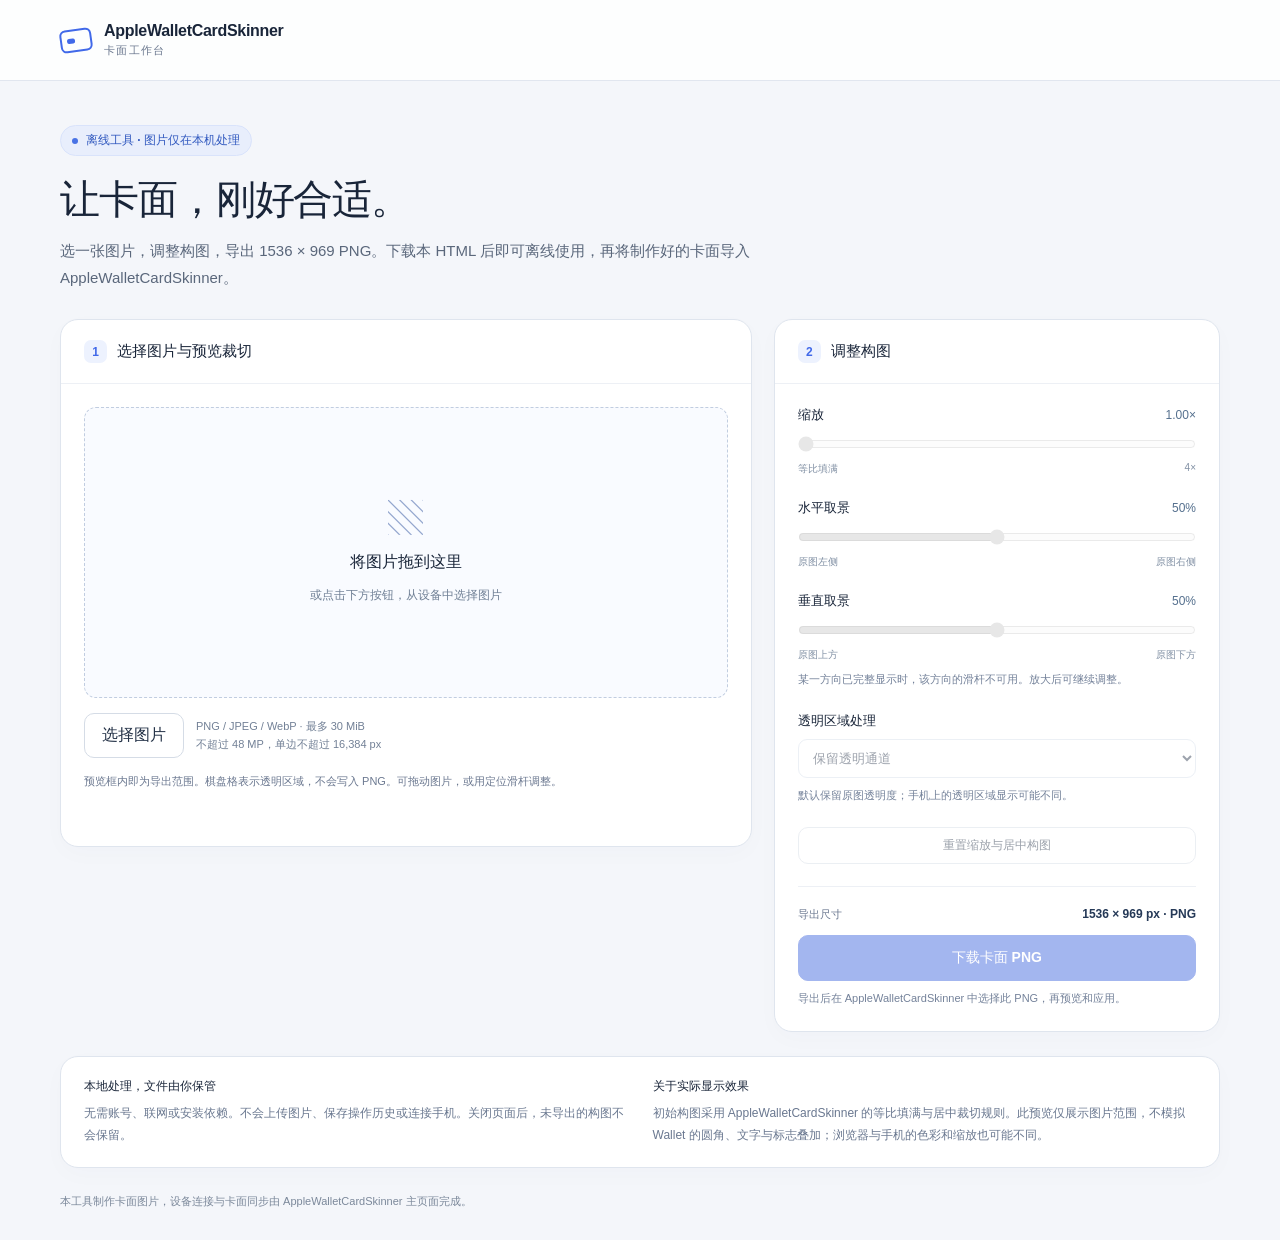
==== commit f4f03eed: "refactor(branding): use AppleWalletCardSkinner as the display name Keep the GitHub repository slug a" ====
--- a/web/artwork.html
+++ b/web/artwork.html
@@ -4,7 +4,7 @@
   <meta charset="utf-8">
   <meta name="viewport" content="width=device-width, initial-scale=1">
   <meta http-equiv="Content-Security-Policy" content="default-src 'none'; script-src 'unsafe-inline'; style-src 'unsafe-inline'; img-src blob: data:; connect-src 'none'; object-src 'none'; base-uri 'none'; form-action 'none'">
-  <title>apple-wallet-card-skinner · 卡面编辑器</title>
+  <title>AppleWalletCardSkinner · 卡面编辑器</title>
   <style>
     :root { color-scheme: light; font-family: -apple-system, BlinkMacSystemFont, "Segoe UI", sans-serif; color: #192539; background: #f4f6fa; font-synthesis: none; }
     * { box-sizing: border-box; }
@@ -83,12 +83,12 @@
 </head>
 <body>
   <header><div class="shell header-row">
-    <div class="brand"><span class="brand-icon" aria-hidden="true"></span><div>apple-wallet-card-skinner<small>卡面工作台</small></div></div>
+    <div class="brand"><span class="brand-icon" aria-hidden="true"></span><div>AppleWalletCardSkinner<small>卡面工作台</small></div></div>
   </div></header>
   <main class="shell">
     <span class="eyebrow">离线工具 · 图片仅在本机处理</span>
     <h1>让卡面，刚好合适。</h1>
-    <p class="intro">选一张图片，调整构图，导出 1536 × 969 PNG。下载本 HTML 后即可离线使用，再将制作好的卡面导入 apple-wallet-card-skinner。</p>
+    <p class="intro">选一张图片，调整构图，导出 1536 × 969 PNG。下载本 HTML 后即可离线使用，再将制作好的卡面导入 AppleWalletCardSkinner。</p>
     <div class="workspace">
       <section class="panel" aria-labelledby="preview-heading">
         <div class="panel-heading"><span class="step">1</span><h2 id="preview-heading">选择图片与预览裁切</h2></div>
@@ -117,15 +117,15 @@
           <div class="control"><div class="label-row"><label for="position-y">垂直取景</label><output id="position-y-value" for="position-y">50%</output></div><input id="position-y" type="range" min="0" max="100" step="0.1" value="50" disabled><div class="range-ends"><span>原图上方</span><span>原图下方</span></div><p class="small-note">某一方向已完整显示时，该方向的滑杆不可用。放大后可继续调整。</p></div>
           <div class="control"><div class="label-row"><label for="background">透明区域处理</label></div><select id="background" disabled><option value="transparent">保留透明通道</option><option value="white">填充白色背景</option><option value="black">填充黑色背景</option></select><p class="small-note">默认保留原图透明度；手机上的透明区域显示可能不同。</p></div>
           <button id="reset-button" type="button" disabled>重置缩放与居中构图</button>
-          <div class="export"><div class="export-meta"><span>导出尺寸</span><strong>1536 × 969 px · PNG</strong></div><button id="apply-button" type="button" disabled hidden>应用到卡片</button><button id="export-button" type="button" disabled>下载卡面 PNG</button><p id="apply-note" class="small-note" hidden></p><p id="download-note" class="small-note">导出后在 apple-wallet-card-skinner 中选择此 PNG，再预览和应用。</p></div>
+          <div class="export"><div class="export-meta"><span>导出尺寸</span><strong>1536 × 969 px · PNG</strong></div><button id="apply-button" type="button" disabled hidden>应用到卡片</button><button id="export-button" type="button" disabled>下载卡面 PNG</button><p id="apply-note" class="small-note" hidden></p><p id="download-note" class="small-note">导出后在 AppleWalletCardSkinner 中选择此 PNG，再预览和应用。</p></div>
         </div>
       </section>
     </div>
     <section class="panel details" aria-label="说明">
       <div><h3>本地处理，文件由你保管</h3><p>无需账号、联网或安装依赖。不会上传图片、保存操作历史或连接手机。关闭页面后，未导出的构图不会保留。</p></div>
-      <div><h3>关于实际显示效果</h3><p>初始构图采用 apple-wallet-card-skinner 的等比填满与居中裁切规则。此预览仅展示图片范围，不模拟 Wallet 的圆角、文字与标志叠加；浏览器与手机的色彩和缩放也可能不同。</p></div>
+      <div><h3>关于实际显示效果</h3><p>初始构图采用 AppleWalletCardSkinner 的等比填满与居中裁切规则。此预览仅展示图片范围，不模拟 Wallet 的圆角、文字与标志叠加；浏览器与手机的色彩和缩放也可能不同。</p></div>
     </section>
-    <footer>本工具制作卡面图片，设备连接与卡面同步由 apple-wallet-card-skinner 主页面完成。</footer>
+    <footer>本工具制作卡面图片，设备连接与卡面同步由 AppleWalletCardSkinner 主页面完成。</footer>
   </main>
   <noscript><p style="margin:24px">此离线工具需要启用 JavaScript。</p></noscript>
   <script>
@@ -164,7 +164,7 @@
     function safeFileName(original) {
       const stem = original.replace(/\.[^.]+$/, '').normalize('NFC').replace(/[\x00-\x1f\x7f/\\:*?"<>|]/g, '-').trim().replace(/[. ]+$/g, '');
       const shortStem = Array.from(stem).slice(0, 64).join('') || 'artwork';
-      return `${shortStem}-apple-wallet-card-skinner-1536x969.png`;
+      return `${shortStem}-AppleWalletCardSkinner-1536x969.png`;
     }
 
     function supportedSignature(bytes) {
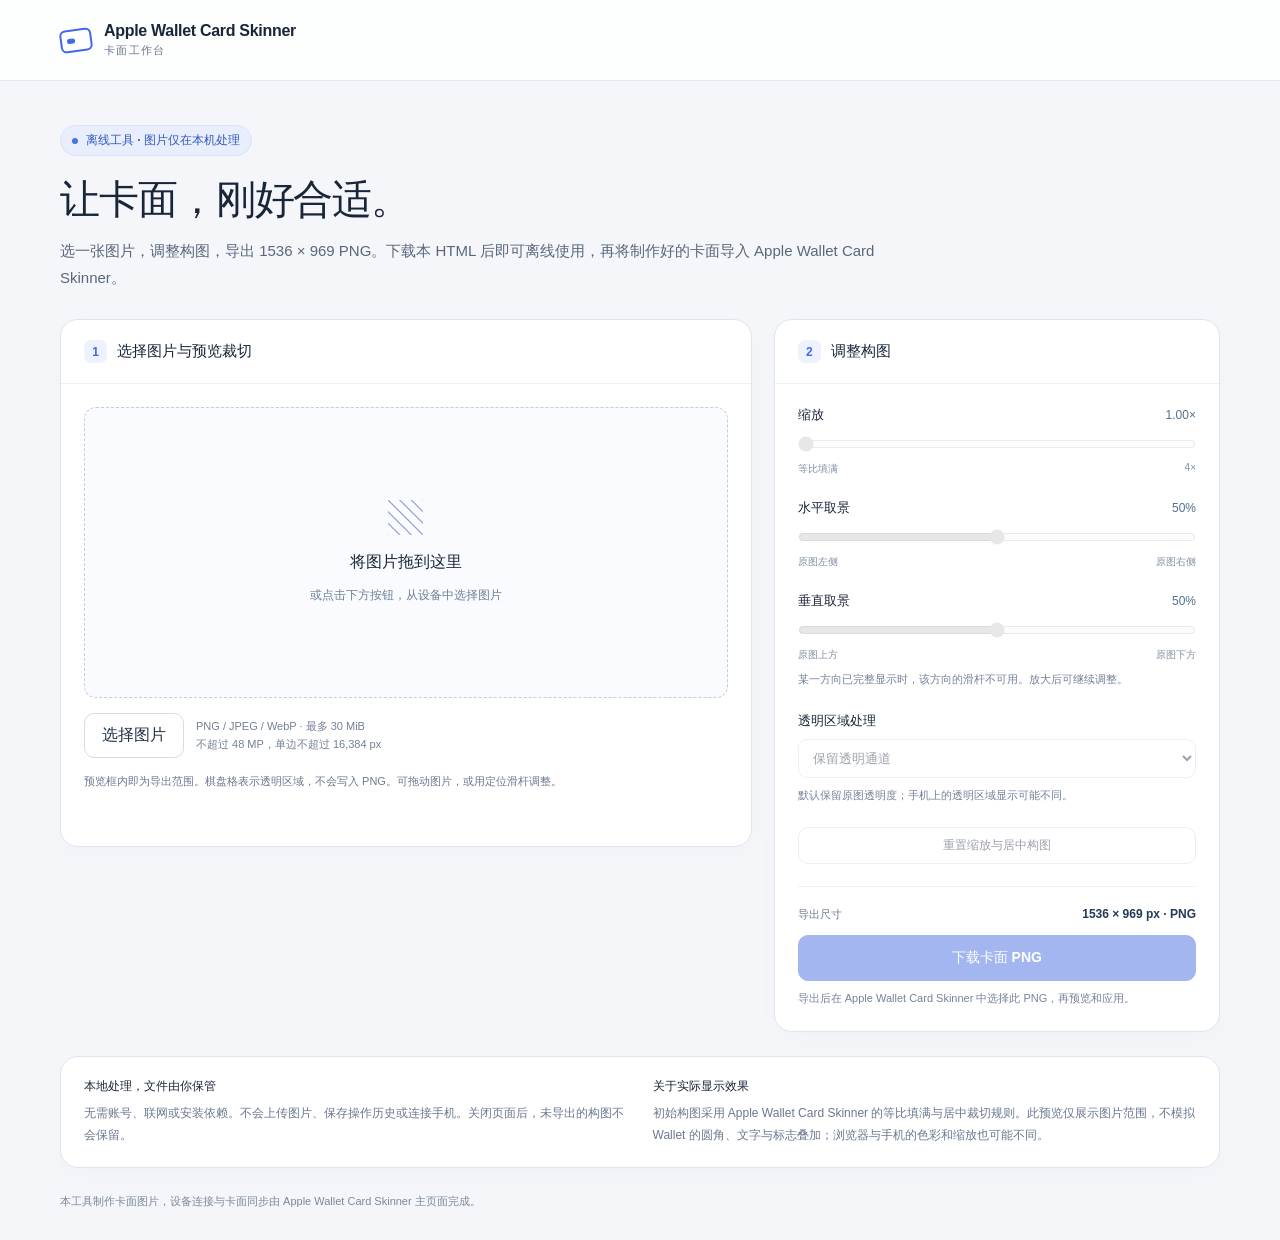
==== commit b4163610: "fix(branding): separate words in the product display name Use Apple Wallet Card Skinner in visible t" ====
--- a/web/artwork.html
+++ b/web/artwork.html
@@ -4,7 +4,7 @@
   <meta charset="utf-8">
   <meta name="viewport" content="width=device-width, initial-scale=1">
   <meta http-equiv="Content-Security-Policy" content="default-src 'none'; script-src 'unsafe-inline'; style-src 'unsafe-inline'; img-src blob: data:; connect-src 'none'; object-src 'none'; base-uri 'none'; form-action 'none'">
-  <title>AppleWalletCardSkinner · 卡面编辑器</title>
+  <title>Apple Wallet Card Skinner · 卡面编辑器</title>
   <style>
     :root { color-scheme: light; font-family: -apple-system, BlinkMacSystemFont, "Segoe UI", sans-serif; color: #192539; background: #f4f6fa; font-synthesis: none; }
     * { box-sizing: border-box; }
@@ -83,12 +83,12 @@
 </head>
 <body>
   <header><div class="shell header-row">
-    <div class="brand"><span class="brand-icon" aria-hidden="true"></span><div>AppleWalletCardSkinner<small>卡面工作台</small></div></div>
+    <div class="brand"><span class="brand-icon" aria-hidden="true"></span><div>Apple Wallet Card Skinner<small>卡面工作台</small></div></div>
   </div></header>
   <main class="shell">
     <span class="eyebrow">离线工具 · 图片仅在本机处理</span>
     <h1>让卡面，刚好合适。</h1>
-    <p class="intro">选一张图片，调整构图，导出 1536 × 969 PNG。下载本 HTML 后即可离线使用，再将制作好的卡面导入 AppleWalletCardSkinner。</p>
+    <p class="intro">选一张图片，调整构图，导出 1536 × 969 PNG。下载本 HTML 后即可离线使用，再将制作好的卡面导入 Apple Wallet Card Skinner。</p>
     <div class="workspace">
       <section class="panel" aria-labelledby="preview-heading">
         <div class="panel-heading"><span class="step">1</span><h2 id="preview-heading">选择图片与预览裁切</h2></div>
@@ -117,15 +117,15 @@
           <div class="control"><div class="label-row"><label for="position-y">垂直取景</label><output id="position-y-value" for="position-y">50%</output></div><input id="position-y" type="range" min="0" max="100" step="0.1" value="50" disabled><div class="range-ends"><span>原图上方</span><span>原图下方</span></div><p class="small-note">某一方向已完整显示时，该方向的滑杆不可用。放大后可继续调整。</p></div>
           <div class="control"><div class="label-row"><label for="background">透明区域处理</label></div><select id="background" disabled><option value="transparent">保留透明通道</option><option value="white">填充白色背景</option><option value="black">填充黑色背景</option></select><p class="small-note">默认保留原图透明度；手机上的透明区域显示可能不同。</p></div>
           <button id="reset-button" type="button" disabled>重置缩放与居中构图</button>
-          <div class="export"><div class="export-meta"><span>导出尺寸</span><strong>1536 × 969 px · PNG</strong></div><button id="apply-button" type="button" disabled hidden>应用到卡片</button><button id="export-button" type="button" disabled>下载卡面 PNG</button><p id="apply-note" class="small-note" hidden></p><p id="download-note" class="small-note">导出后在 AppleWalletCardSkinner 中选择此 PNG，再预览和应用。</p></div>
+          <div class="export"><div class="export-meta"><span>导出尺寸</span><strong>1536 × 969 px · PNG</strong></div><button id="apply-button" type="button" disabled hidden>应用到卡片</button><button id="export-button" type="button" disabled>下载卡面 PNG</button><p id="apply-note" class="small-note" hidden></p><p id="download-note" class="small-note">导出后在 Apple Wallet Card Skinner 中选择此 PNG，再预览和应用。</p></div>
         </div>
       </section>
     </div>
     <section class="panel details" aria-label="说明">
       <div><h3>本地处理，文件由你保管</h3><p>无需账号、联网或安装依赖。不会上传图片、保存操作历史或连接手机。关闭页面后，未导出的构图不会保留。</p></div>
-      <div><h3>关于实际显示效果</h3><p>初始构图采用 AppleWalletCardSkinner 的等比填满与居中裁切规则。此预览仅展示图片范围，不模拟 Wallet 的圆角、文字与标志叠加；浏览器与手机的色彩和缩放也可能不同。</p></div>
+      <div><h3>关于实际显示效果</h3><p>初始构图采用 Apple Wallet Card Skinner 的等比填满与居中裁切规则。此预览仅展示图片范围，不模拟 Wallet 的圆角、文字与标志叠加；浏览器与手机的色彩和缩放也可能不同。</p></div>
     </section>
-    <footer>本工具制作卡面图片，设备连接与卡面同步由 AppleWalletCardSkinner 主页面完成。</footer>
+    <footer>本工具制作卡面图片，设备连接与卡面同步由 Apple Wallet Card Skinner 主页面完成。</footer>
   </main>
   <noscript><p style="margin:24px">此离线工具需要启用 JavaScript。</p></noscript>
   <script>
@@ -164,7 +164,7 @@
     function safeFileName(original) {
       const stem = original.replace(/\.[^.]+$/, '').normalize('NFC').replace(/[\x00-\x1f\x7f/\\:*?"<>|]/g, '-').trim().replace(/[. ]+$/g, '');
       const shortStem = Array.from(stem).slice(0, 64).join('') || 'artwork';
-      return `${shortStem}-AppleWalletCardSkinner-1536x969.png`;
+      return `${shortStem}-Apple Wallet Card Skinner-1536x969.png`;
     }
 
     function supportedSignature(bytes) {
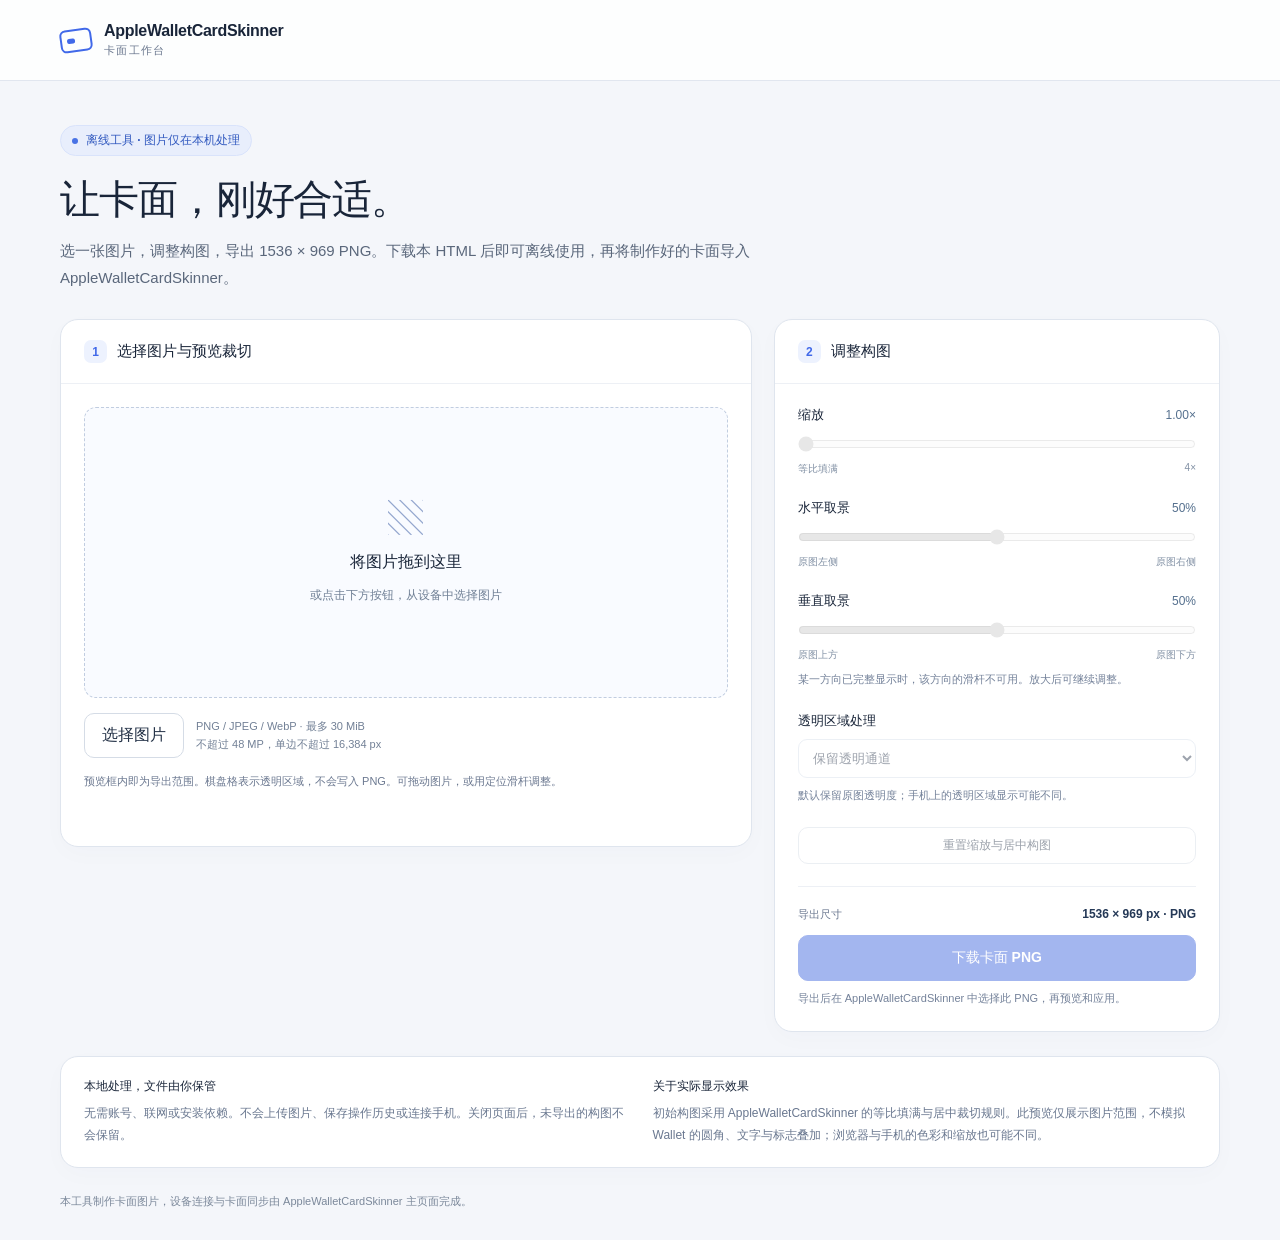
==== commit 335767cd: "refactor: unify project naming as AppleWalletCardSkinner Use AppleWalletCardSkinner for product bran" ====
--- a/web/artwork.html
+++ b/web/artwork.html
@@ -4,7 +4,7 @@
   <meta charset="utf-8">
   <meta name="viewport" content="width=device-width, initial-scale=1">
   <meta http-equiv="Content-Security-Policy" content="default-src 'none'; script-src 'unsafe-inline'; style-src 'unsafe-inline'; img-src blob: data:; connect-src 'none'; object-src 'none'; base-uri 'none'; form-action 'none'">
-  <title>Apple Wallet Card Skinner · 卡面编辑器</title>
+  <title>AppleWalletCardSkinner · 卡面编辑器</title>
   <style>
     :root { color-scheme: light; font-family: -apple-system, BlinkMacSystemFont, "Segoe UI", sans-serif; color: #192539; background: #f4f6fa; font-synthesis: none; }
     * { box-sizing: border-box; }
@@ -83,12 +83,12 @@
 </head>
 <body>
   <header><div class="shell header-row">
-    <div class="brand"><span class="brand-icon" aria-hidden="true"></span><div>Apple Wallet Card Skinner<small>卡面工作台</small></div></div>
+    <div class="brand"><span class="brand-icon" aria-hidden="true"></span><div>AppleWalletCardSkinner<small>卡面工作台</small></div></div>
   </div></header>
   <main class="shell">
     <span class="eyebrow">离线工具 · 图片仅在本机处理</span>
     <h1>让卡面，刚好合适。</h1>
-    <p class="intro">选一张图片，调整构图，导出 1536 × 969 PNG。下载本 HTML 后即可离线使用，再将制作好的卡面导入 Apple Wallet Card Skinner。</p>
+    <p class="intro">选一张图片，调整构图，导出 1536 × 969 PNG。下载本 HTML 后即可离线使用，再将制作好的卡面导入 AppleWalletCardSkinner。</p>
     <div class="workspace">
       <section class="panel" aria-labelledby="preview-heading">
         <div class="panel-heading"><span class="step">1</span><h2 id="preview-heading">选择图片与预览裁切</h2></div>
@@ -117,15 +117,15 @@
           <div class="control"><div class="label-row"><label for="position-y">垂直取景</label><output id="position-y-value" for="position-y">50%</output></div><input id="position-y" type="range" min="0" max="100" step="0.1" value="50" disabled><div class="range-ends"><span>原图上方</span><span>原图下方</span></div><p class="small-note">某一方向已完整显示时，该方向的滑杆不可用。放大后可继续调整。</p></div>
           <div class="control"><div class="label-row"><label for="background">透明区域处理</label></div><select id="background" disabled><option value="transparent">保留透明通道</option><option value="white">填充白色背景</option><option value="black">填充黑色背景</option></select><p class="small-note">默认保留原图透明度；手机上的透明区域显示可能不同。</p></div>
           <button id="reset-button" type="button" disabled>重置缩放与居中构图</button>
-          <div class="export"><div class="export-meta"><span>导出尺寸</span><strong>1536 × 969 px · PNG</strong></div><button id="apply-button" type="button" disabled hidden>应用到卡片</button><button id="export-button" type="button" disabled>下载卡面 PNG</button><p id="apply-note" class="small-note" hidden></p><p id="download-note" class="small-note">导出后在 Apple Wallet Card Skinner 中选择此 PNG，再预览和应用。</p></div>
+          <div class="export"><div class="export-meta"><span>导出尺寸</span><strong>1536 × 969 px · PNG</strong></div><button id="apply-button" type="button" disabled hidden>应用到卡片</button><button id="export-button" type="button" disabled>下载卡面 PNG</button><p id="apply-note" class="small-note" hidden></p><p id="download-note" class="small-note">导出后在 AppleWalletCardSkinner 中选择此 PNG，再预览和应用。</p></div>
         </div>
       </section>
     </div>
     <section class="panel details" aria-label="说明">
       <div><h3>本地处理，文件由你保管</h3><p>无需账号、联网或安装依赖。不会上传图片、保存操作历史或连接手机。关闭页面后，未导出的构图不会保留。</p></div>
-      <div><h3>关于实际显示效果</h3><p>初始构图采用 Apple Wallet Card Skinner 的等比填满与居中裁切规则。此预览仅展示图片范围，不模拟 Wallet 的圆角、文字与标志叠加；浏览器与手机的色彩和缩放也可能不同。</p></div>
+      <div><h3>关于实际显示效果</h3><p>初始构图采用 AppleWalletCardSkinner 的等比填满与居中裁切规则。此预览仅展示图片范围，不模拟 Wallet 的圆角、文字与标志叠加；浏览器与手机的色彩和缩放也可能不同。</p></div>
     </section>
-    <footer>本工具制作卡面图片，设备连接与卡面同步由 Apple Wallet Card Skinner 主页面完成。</footer>
+    <footer>本工具制作卡面图片，设备连接与卡面同步由 AppleWalletCardSkinner 主页面完成。</footer>
   </main>
   <noscript><p style="margin:24px">此离线工具需要启用 JavaScript。</p></noscript>
   <script>
@@ -164,7 +164,7 @@
     function safeFileName(original) {
       const stem = original.replace(/\.[^.]+$/, '').normalize('NFC').replace(/[\x00-\x1f\x7f/\\:*?"<>|]/g, '-').trim().replace(/[. ]+$/g, '');
       const shortStem = Array.from(stem).slice(0, 64).join('') || 'artwork';
-      return `${shortStem}-Apple Wallet Card Skinner-1536x969.png`;
+      return `${shortStem}-AppleWalletCardSkinner-1536x969.png`;
     }
 
     function supportedSignature(bytes) {
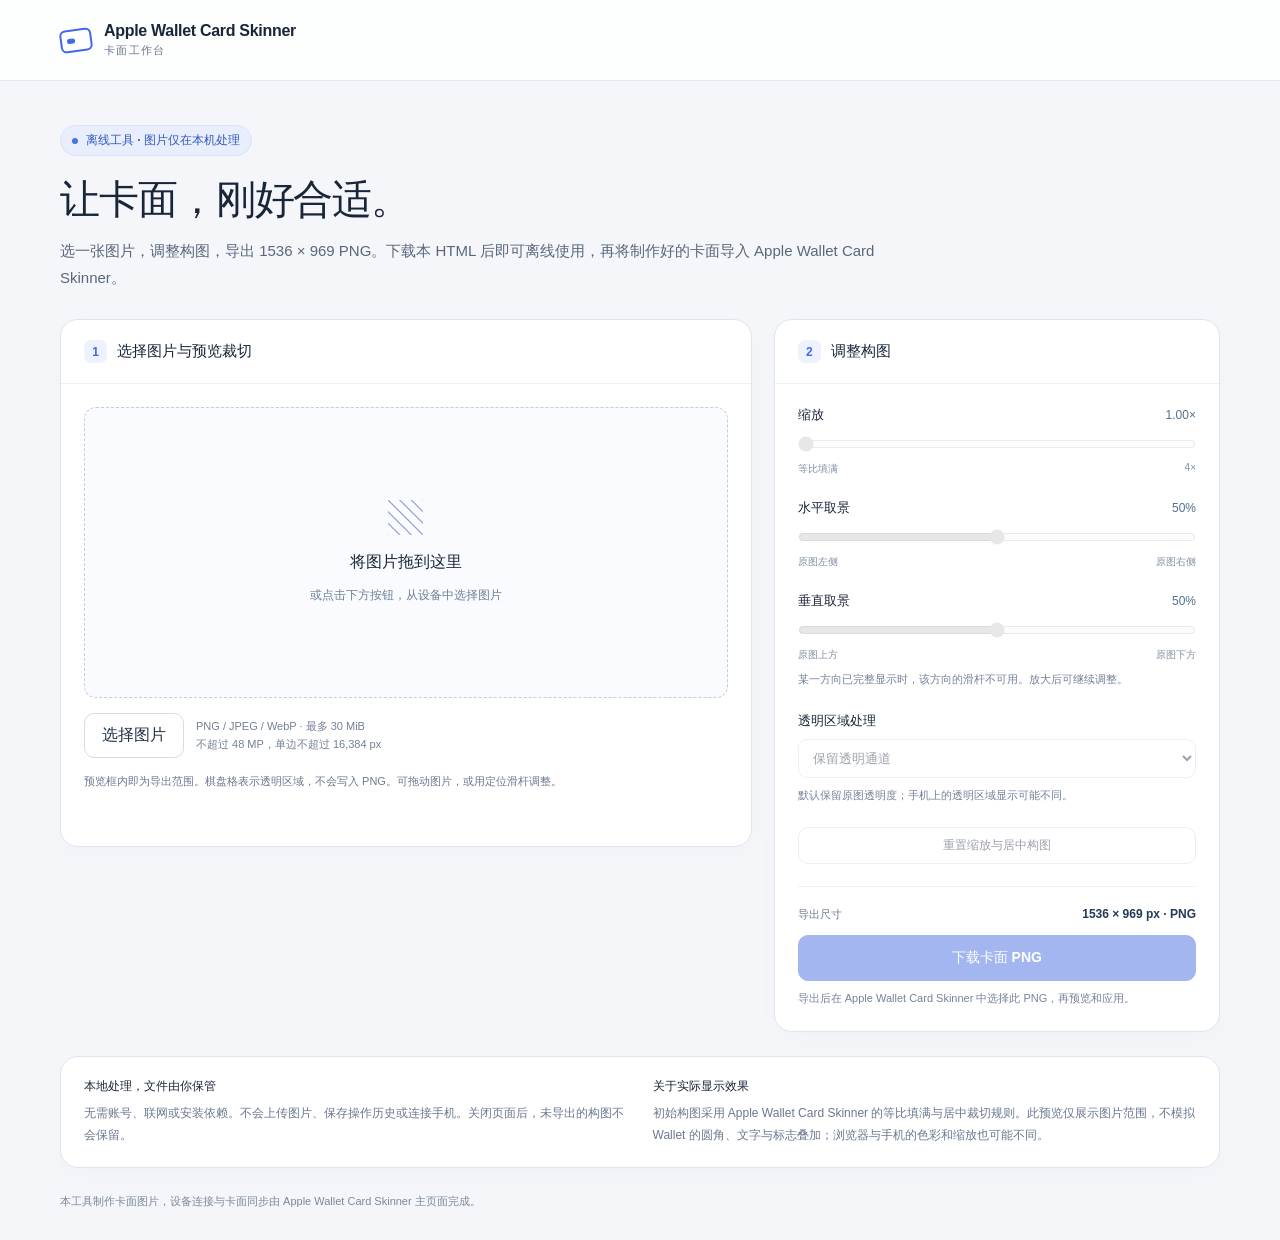
==== commit 77c32175: "fix(branding): distinguish the product display name from its slug Use Apple Wallet Card Skinner in d" ====
--- a/web/artwork.html
+++ b/web/artwork.html
@@ -4,7 +4,7 @@
   <meta charset="utf-8">
   <meta name="viewport" content="width=device-width, initial-scale=1">
   <meta http-equiv="Content-Security-Policy" content="default-src 'none'; script-src 'unsafe-inline'; style-src 'unsafe-inline'; img-src blob: data:; connect-src 'none'; object-src 'none'; base-uri 'none'; form-action 'none'">
-  <title>AppleWalletCardSkinner · 卡面编辑器</title>
+  <title>Apple Wallet Card Skinner · 卡面编辑器</title>
   <style>
     :root { color-scheme: light; font-family: -apple-system, BlinkMacSystemFont, "Segoe UI", sans-serif; color: #192539; background: #f4f6fa; font-synthesis: none; }
     * { box-sizing: border-box; }
@@ -83,12 +83,12 @@
 </head>
 <body>
   <header><div class="shell header-row">
-    <div class="brand"><span class="brand-icon" aria-hidden="true"></span><div>AppleWalletCardSkinner<small>卡面工作台</small></div></div>
+    <div class="brand"><span class="brand-icon" aria-hidden="true"></span><div>Apple Wallet Card Skinner<small>卡面工作台</small></div></div>
   </div></header>
   <main class="shell">
     <span class="eyebrow">离线工具 · 图片仅在本机处理</span>
     <h1>让卡面，刚好合适。</h1>
-    <p class="intro">选一张图片，调整构图，导出 1536 × 969 PNG。下载本 HTML 后即可离线使用，再将制作好的卡面导入 AppleWalletCardSkinner。</p>
+    <p class="intro">选一张图片，调整构图，导出 1536 × 969 PNG。下载本 HTML 后即可离线使用，再将制作好的卡面导入 Apple Wallet Card Skinner。</p>
     <div class="workspace">
       <section class="panel" aria-labelledby="preview-heading">
         <div class="panel-heading"><span class="step">1</span><h2 id="preview-heading">选择图片与预览裁切</h2></div>
@@ -117,15 +117,15 @@
           <div class="control"><div class="label-row"><label for="position-y">垂直取景</label><output id="position-y-value" for="position-y">50%</output></div><input id="position-y" type="range" min="0" max="100" step="0.1" value="50" disabled><div class="range-ends"><span>原图上方</span><span>原图下方</span></div><p class="small-note">某一方向已完整显示时，该方向的滑杆不可用。放大后可继续调整。</p></div>
           <div class="control"><div class="label-row"><label for="background">透明区域处理</label></div><select id="background" disabled><option value="transparent">保留透明通道</option><option value="white">填充白色背景</option><option value="black">填充黑色背景</option></select><p class="small-note">默认保留原图透明度；手机上的透明区域显示可能不同。</p></div>
           <button id="reset-button" type="button" disabled>重置缩放与居中构图</button>
-          <div class="export"><div class="export-meta"><span>导出尺寸</span><strong>1536 × 969 px · PNG</strong></div><button id="apply-button" type="button" disabled hidden>应用到卡片</button><button id="export-button" type="button" disabled>下载卡面 PNG</button><p id="apply-note" class="small-note" hidden></p><p id="download-note" class="small-note">导出后在 AppleWalletCardSkinner 中选择此 PNG，再预览和应用。</p></div>
+          <div class="export"><div class="export-meta"><span>导出尺寸</span><strong>1536 × 969 px · PNG</strong></div><button id="apply-button" type="button" disabled hidden>应用到卡片</button><button id="export-button" type="button" disabled>下载卡面 PNG</button><p id="apply-note" class="small-note" hidden></p><p id="download-note" class="small-note">导出后在 Apple Wallet Card Skinner 中选择此 PNG，再预览和应用。</p></div>
         </div>
       </section>
     </div>
     <section class="panel details" aria-label="说明">
       <div><h3>本地处理，文件由你保管</h3><p>无需账号、联网或安装依赖。不会上传图片、保存操作历史或连接手机。关闭页面后，未导出的构图不会保留。</p></div>
-      <div><h3>关于实际显示效果</h3><p>初始构图采用 AppleWalletCardSkinner 的等比填满与居中裁切规则。此预览仅展示图片范围，不模拟 Wallet 的圆角、文字与标志叠加；浏览器与手机的色彩和缩放也可能不同。</p></div>
+      <div><h3>关于实际显示效果</h3><p>初始构图采用 Apple Wallet Card Skinner 的等比填满与居中裁切规则。此预览仅展示图片范围，不模拟 Wallet 的圆角、文字与标志叠加；浏览器与手机的色彩和缩放也可能不同。</p></div>
     </section>
-    <footer>本工具制作卡面图片，设备连接与卡面同步由 AppleWalletCardSkinner 主页面完成。</footer>
+    <footer>本工具制作卡面图片，设备连接与卡面同步由 Apple Wallet Card Skinner 主页面完成。</footer>
   </main>
   <noscript><p style="margin:24px">此离线工具需要启用 JavaScript。</p></noscript>
   <script>
